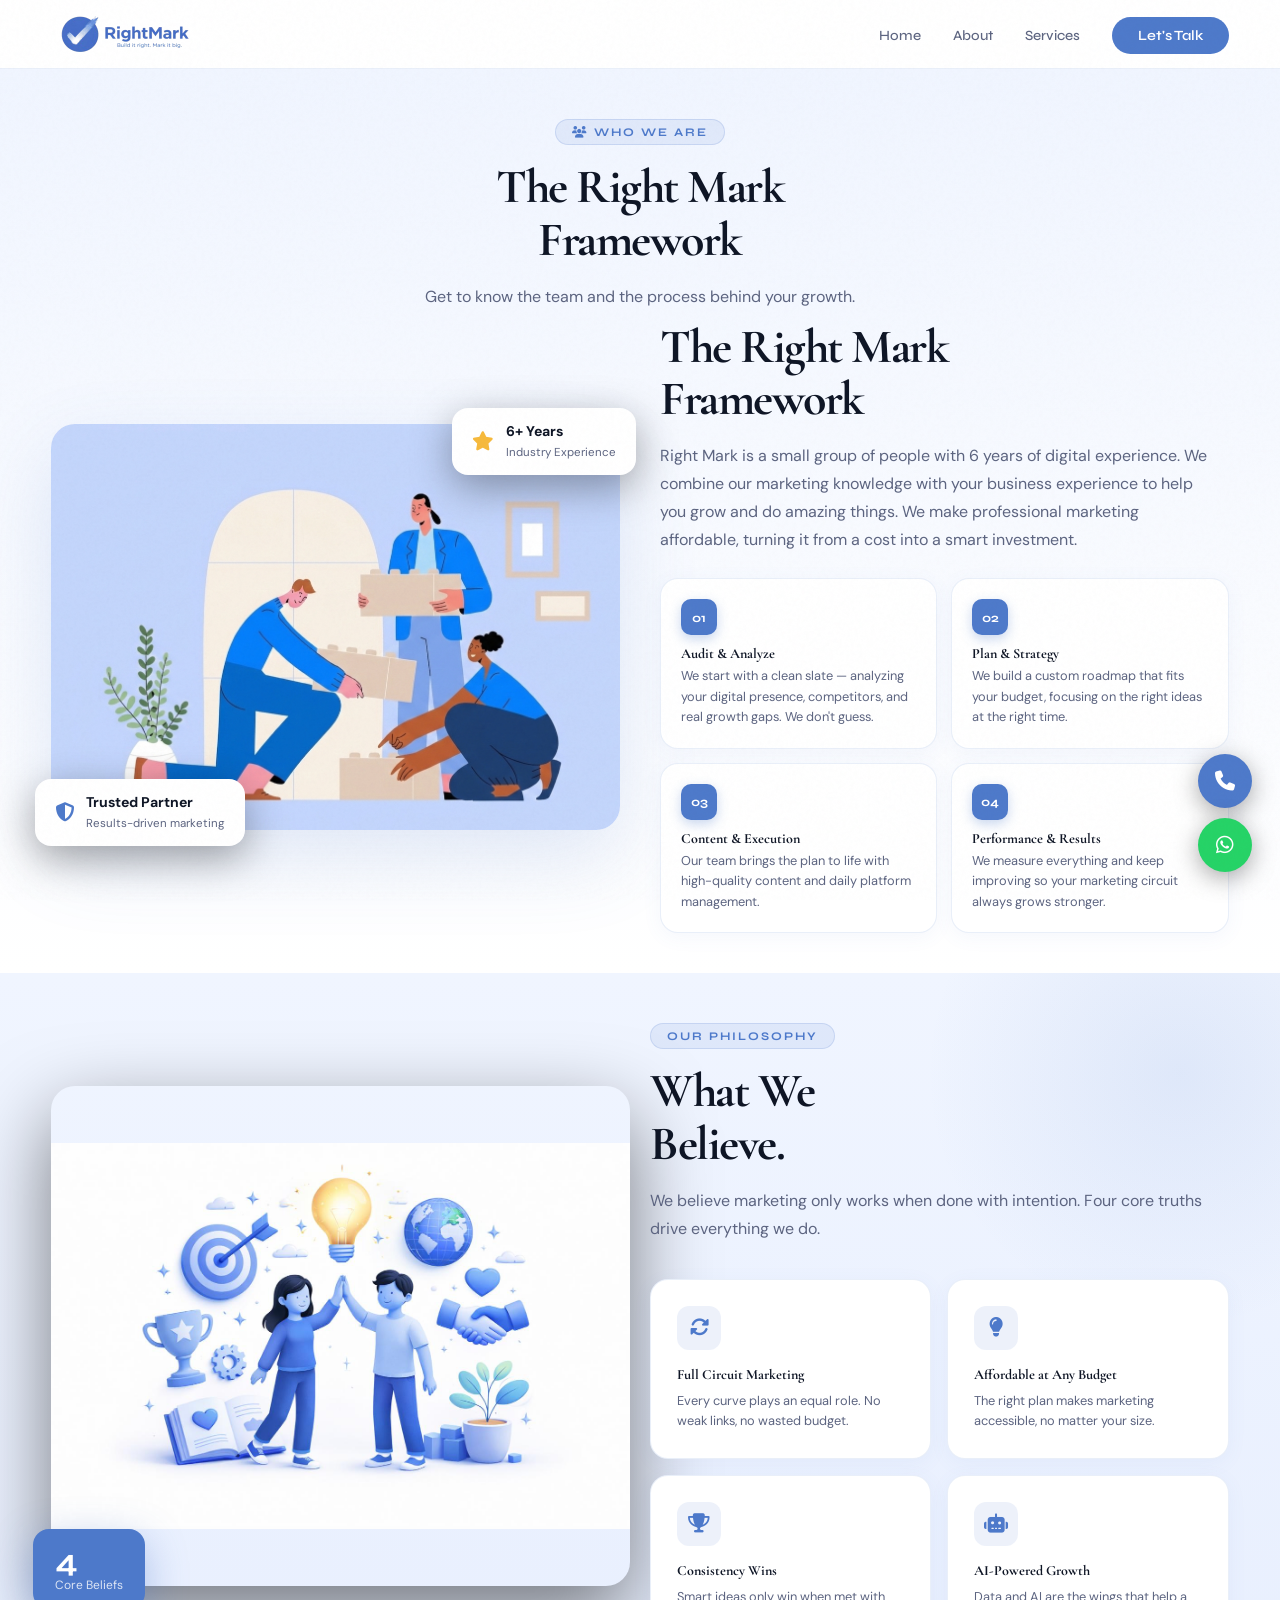
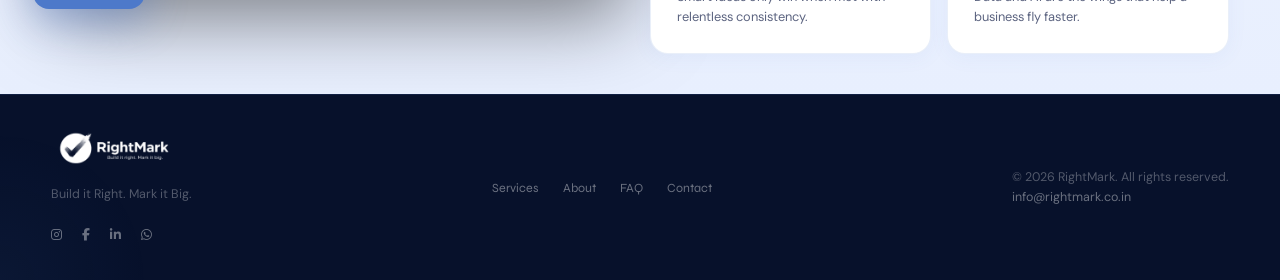
==== about.html @ befcc579 "changes" ====
<!DOCTYPE html>
<html lang="en">

<head>
    <meta charset="UTF-8" />
    <meta name="viewport" content="width=device-width, initial-scale=1.0" />
    <title>About Us | RightMark — Who We Are</title>
    <meta name="description"
        content="RightMark — digital marketing agency specialising in web design, SEO, social media, paid ads and analytics for small and medium businesses." />
    <link rel="icon" type="image/png" href="images/favicon.png" />
    <link rel="shortcut icon" type="image/png" href="images/favicon.png" />
    <link rel="preconnect" href="https://fonts.googleapis.com" />
    <link rel="preconnect" href="https://fonts.gstatic.com" crossorigin />
    <link href="https://fonts.googleapis.com/css2?family=Cormorant+Garamond:ital,wght@0,300;0,400;0,600;1,300;1,400;1,600&family=DM+Sans:ital,wght@0,300;0,400;0,500;0,600;1,300;1,400;1,500;1,600&family=Syne:wght@400;600;700;800&display=swap" rel="stylesheet" />
    <link rel="stylesheet" href="https://cdnjs.cloudflare.com/ajax/libs/font-awesome/6.5.0/css/all.min.css" />
    <link rel="stylesheet" href="styles.css" />
</head>

<body>

    <div id="preloader">
        <div class="preloader-inner">
            <div class="preloader-logo"></div>
            <div class="preloader-bar">
                <div class="preloader-fill"></div>
            </div>
        </div>
    </div>

    <div id="scroll-progress"></div>

    <nav id="navbar">
        <a href="index.html" class="nav-logo">
            <img src="images/logo.png" alt="RightMark" class="nav-logo-img" />
        </a>
        <ul class="nav-links">
            <li><a href="index.html">Home</a></li>
            <li><a href="about.html">About</a></li>
            <li><a href="services.html">Services</a></li>
            <li><a href="index.html#contact" class="nav-cta">Let's Talk</a></li>
        </ul>
        <div class="hamburger" id="hamburger"><span></span><span></span><span></span></div>
    </nav>


    <section class="about" id="about">
        <div class="section-center-header reveal">
            <span class="section-tag"><i class="fa-solid fa-users"></i> Who We Are</span>
            <h2 class="section-title">The Right Mark<br>Framework</h2>
            <p class="section-sub">Get to know the team and the process behind your growth.</p>
        </div>
        <div class="about-inner">
            <div class="about-img-wrap reveal-left">
                <div class="about-img-badge about-b1">
                    <i class="fa-solid fa-star" style="color:#f6b93b;font-size:1.2rem"></i>
                    <div class="b-text"><strong>6+ Years</strong><span>Industry Experience</span></div>
                </div>
                <img src="images/about2.png" alt="Our Team" class="about-img"
                    style="object-fit: cover; object-position: top;" />
                <div class="about-img-badge about-b2">
                    <i class="fa-solid fa-shield-halved" style="color:#4D79CA;font-size:1.2rem"></i>
                    <div class="b-text"><strong>Trusted Partner</strong><span>Results-driven marketing</span></div>
                </div>
            </div>

            <div class="reveal-right">
                <h2 class="section-title">The Right Mark<br>Framework</h2>
                <p class="section-sub" style="margin-bottom:0">Right Mark is a small group of people with 6 years of
                    digital experience. We combine our marketing knowledge with your business experience to help you
                    grow and do amazing things. We make professional marketing affordable, turning it from a cost into a
                    smart investment.</p>
                <div class="about-steps">
                    <div class="step reveal reveal-delay-1">
                        <div class="step-num">01</div>
                        <div class="step-content">
                            <h4>Audit &amp; Analyze</h4>
                            <p>We start with a clean slate — analyzing your digital presence, competitors, and real
                                growth gaps. We don't guess.</p>
                        </div>
                    </div>
                    <div class="step reveal reveal-delay-2">
                        <div class="step-num">02</div>
                        <div class="step-content">
                            <h4>Plan &amp; Strategy</h4>
                            <p>We build a custom roadmap that fits your budget, focusing on the right ideas at the right
                                time.</p>
                        </div>
                    </div>
                    <div class="step reveal reveal-delay-3">
                        <div class="step-num">03</div>
                        <div class="step-content">
                            <h4>Content &amp; Execution</h4>
                            <p>Our team brings the plan to life with high-quality content and daily platform management.
                            </p>
                        </div>
                    </div>
                    <div class="step reveal reveal-delay-4">
                        <div class="step-num">04</div>
                        <div class="step-content">
                            <h4>Performance &amp; Results</h4>
                            <p>We measure everything and keep improving so your marketing circuit always grows stronger.
                            </p>
                        </div>
                    </div>
                </div>
            </div>
        </div>
    </section>

    <section class="beliefs" id="beliefs">
        <div class="beliefs-inner">
            <div class="beliefs-img-wrap reveal-left">
                <img src="./images/second.png" alt="Strategy meeting" class="beliefs-img" />
                <div class="beliefs-overlay-badge">
                    <div class="big">4</div>
                    <div class="sm">Core Beliefs</div>
                </div>
            </div>

            <div class="reveal-right">
                <span class="section-tag">Our Philosophy</span>
                <h2 class="section-title">What We<br>Believe.</h2>
                <p class="section-sub">We believe marketing only works when done with intention. Four core truths drive
                    everything we do.</p>
                <div class="beliefs-grid">
                    <div class="belief-card reveal reveal-delay-1">
                        <div class="belief-icon"><i class="fa-solid fa-rotate"></i></div>
                        <h4>Full Circuit Marketing</h4>
                        <p>Every curve plays an equal role. No weak links, no wasted budget.</p>
                    </div>
                    <div class="belief-card reveal reveal-delay-2">
                        <div class="belief-icon"><i class="fa-solid fa-lightbulb"></i></div>
                        <h4>Affordable at Any Budget</h4>
                        <p>The right plan makes marketing accessible, no matter your size.</p>
                    </div>
                    <div class="belief-card reveal reveal-delay-3">
                        <div class="belief-icon"><i class="fa-solid fa-trophy"></i></div>
                        <h4>Consistency Wins</h4>
                        <p>Smart ideas only win when met with relentless consistency.</p>
                    </div>
                    <div class="belief-card reveal reveal-delay-4">
                        <div class="belief-icon"><i class="fa-solid fa-robot"></i></div>
                        <h4>AI-Powered Growth</h4>
                        <p>Data and AI are the wings that help a business fly faster.</p>
                    </div>
                </div>
            </div>
        </div>
    </section>


    <footer>
        <div class="footer-brand">
            <div class="footer-logo">
                <img src="images/logo.png" alt="RightMark" class="footer-logo-img" />
            </div>
            <br>
            <p class="footer-tagline">Build it Right. Mark it Big.</p>
            <div class="footer-socials"> <br />
                <a href="#" class="social-btn" aria-label="Instagram"><i class="fa-brands fa-instagram"></i></a> &nbsp;
                &nbsp;
                <a href="#" class="social-btn" aria-label="Facebook"><i class="fa-brands fa-facebook-f"></i></a> &nbsp;
                &nbsp;
                <a href="#" class="social-btn" aria-label="LinkedIn"><i class="fa-brands fa-linkedin-in"></i></a> &nbsp;
                &nbsp;
                <a href="https://wa.me/917337746266" class="social-btn" aria-label="WhatsApp" target="_blank"><i
                        class="fa-brands fa-whatsapp"></i></a> &nbsp; &nbsp;
            </div>
        </div>
        <div class="footer-links">
            <a href="#services">Services</a>
            <a href="#about">About</a>
            <a href="#faq">FAQ</a>
            <a href="#contact">Contact</a>
        </div>
        <div class="footer-bottom">
            <p>© 2026 RightMark. All rights reserved.</p>
            <a href="mailto:info@rightmark.co.in">info@rightmark.co.in</a>
        </div>
    </footer>

    <div class="float-widget">
        <a href="tel:+917337746266" class="float-btn float-call" title="Call Us">
            <i class="fa-solid fa-phone"></i>
        </a>
        <a href="https://wa.me/917337746266" class="float-btn float-wa" title="WhatsApp" target="_blank">
            <i class="fa-brands fa-whatsapp"></i>
        </a>
    </div>

    <button id="back-to-top" aria-label="Back to top">
        <i class="fa-solid fa-arrow-up"></i>
    </button>

    <script src="script.js" defer></script>
</body>

</html>
---- styles.css ----
/* ========== ROOT VARIABLES ========== */
:root {
  --blue: #4d79ca;
  --blue-dark: #3560b0;
  --blue-xdark: #1e3f80;
  --blue-light: #7aa0dc;
  --blue-pale: #ddeaff;
  --blue-glow: rgba(77, 121, 202, 0.3);
  --white: #ffffff;
  --off-white: #f0f5ff;
  --text: #0e1525;
  --text-muted: #5c6480;
  --border: rgba(77, 121, 202, 0.15);
  --dark: #07112b;
  --dark2: #0d1e40;
  --card-bg: #ffffff;
}

*,
*::before,
*::after {
  box-sizing: border-box;
  margin: 0;
  padding: 0;
}

html {
  scroll-behavior: smooth;
}

body {
  font-family: "DM Sans", sans-serif;
  background: var(--white);
  color: var(--text);
  overflow-x: hidden;
}

h1,
h2,
h3,
h4,
.section-title,
.belief-card h4,
.service-card-content h3,
.step-content h4,
.why-item h4,
.faq-q h4 {
  font-family: "Cormorant Garamond", serif;
}

.nav-links a,
.nav-cta,
.section-tag,
.trust-pill,
.btn-primary,
.btn-secondary,
.contact-btn,
.footer-links a {
  font-family: "Syne", sans-serif;
}

/* ========== NOISE ========== */
body::after {
  content: "";
  position: fixed;
  inset: 0;
  background-image: url("data:image/svg+xml,%3Csvg viewBox='0 0 256 256' xmlns='http://www.w3.org/2000/svg'%3E%3Cfilter id='n'%3E%3CfeTurbulence type='fractalNoise' baseFrequency='0.85' numOctaves='4' stitchTiles='stitch'/%3E%3C/filter%3E%3Crect width='100%25' height='100%25' filter='url(%23n)' opacity='0.03'/%3E%3C/svg%3E");
  pointer-events: none;
  z-index: 9998;
  opacity: 0.6;
}

/* ========== NAV ========== */
nav {
  position: sticky;
  top: 0;
  left: 0;
  right: 0;
  z-index: 1000;
  padding: 14px 4%;
  display: flex;
  align-items: center;
  justify-content: space-between;
  background: rgba(255, 255, 255, 0.88);
  backdrop-filter: blur(20px);
  border-bottom: 1px solid rgba(77, 121, 202, 0.12);
  transition: all 0.4s;
}

nav.scrolled {
  padding: 10px 4%;
  background: rgba(255, 255, 255, 0.96);
  box-shadow: 0 4px 30px rgba(77, 121, 202, 0.1);
}

.nav-logo {
  display: flex;
  align-items: center;
  text-decoration: none;
}

.nav-logo-img {
  height: 40px;
  width: auto;
  display: block;
  object-fit: contain;
}

.nav-links {
  display: flex;
  align-items: center;
  gap: 32px;
  list-style: none;
}

.nav-links a {
  text-decoration: none;
  color: var(--text-muted);
  font-size: 0.88rem;
  font-weight: 500;
  transition: color 0.3s;
  position: relative;
}

.nav-links a::after {
  content: "";
  position: absolute;
  bottom: -3px;
  left: 0;
  width: 0;
  height: 3px;
  background: var(--blue);
  border-radius: 2px;
  box-shadow: 0 0 8px var(--blue-glow);
  transition: width 0.3s;
}

.nav-links a:hover {
  color: var(--blue);
}

.nav-links a:hover::after {
  width: 100%;
}

.nav-cta {
  background: var(--blue) !important;
  color: white !important;
  padding: 10px 26px;
  border-radius: 50px;
  font-weight: 600 !important;
}

.nav-cta::after {
  display: none !important;
}

.nav-cta:hover {
  box-shadow: 0 8px 24px var(--blue-glow);
  transform: translateY(-2px);
}

.nav-links a.active {
  color: var(--blue);
}

.nav-links a.active::after {
  width: 100%;
  box-shadow: 0 0 10px var(--blue-glow);
}

.hamburger {
  display: none;
  flex-direction: column;
  gap: 5px;
  cursor: pointer;
}

.hamburger span {
  display: block;
  width: 24px;
  height: 2px;
  background: var(--text);
  border-radius: 2px;
  transition: all 0.3s;
}

/* ========== HERO ========== */
.hero {
  min-height: calc(100vh - 140px);
  padding: 50px 4% 40px;
  display: grid;
  grid-template-columns: 1fr 1.4fr;
  gap: 40px;
  position: relative;
  overflow: hidden;
  background: white;
}

.hero::before {
  content: "";
  position: absolute;
  inset: 0;
  background-image:
    linear-gradient(rgba(77, 121, 202, 0.05) 1px, transparent 1px),
    linear-gradient(90deg, rgba(77, 121, 202, 0.05) 1px, transparent 1px);
  background-size: 60px 60px;
  animation: grid-pan 20s linear infinite;
}

@keyframes grid-pan {
  from {
    background-position: 0 0;
  }

  to {
    background-position: 60px 60px;
  }
}

.orb {
  position: absolute;
  border-radius: 50%;
  filter: blur(80px);
  animation: float-orb 8s ease-in-out infinite;
  z-index: 0;
  pointer-events: none;
}

.orb-1 {
  width: 500px;
  height: 500px;
  background: rgba(77, 121, 202, 0.12);
  top: -150px;
  right: -150px;
}

.orb-2 {
  width: 300px;
  height: 300px;
  background: rgba(77, 121, 202, 0.08);
  bottom: 50px;
  left: -80px;
  animation-delay: 3s;
}

.orb-3 {
  width: 200px;
  height: 200px;
  background: rgba(120, 160, 220, 0.1);
  top: 40%;
  left: 40%;
  animation-delay: 5s;
}

@keyframes float-orb {

  0%,
  100% {
    transform: translateY(0) scale(1);
  }

  50% {
    transform: translateY(-40px) scale(1.08);
  }
}

.hero-left {
  position: relative;
  z-index: 1;
  padding-top: 30px;
  align-self: center;
}

.hero h1 {
  font-size: clamp(2.4rem, 4.5vw, 4rem);
  font-weight: 800;
  line-height: 1.06;
  letter-spacing: -2px;
  margin-bottom: 5px;
  color: var(--text);
}

.hero h1 .blue {
  color: var(--blue);
  position: relative;
  display: inline-block;
}

.hero h1 .blue::after {
  content: "";
  position: absolute;
  bottom: 2px;
  left: 0;
  right: 0;
  height: 3px;
  background: linear-gradient(90deg, var(--blue), transparent);
  border-radius: 2px;
  transform: scaleX(0);
  transform-origin: left;
  animation: line-grow 0.8s ease forwards 1s;
}

@keyframes line-grow {
  to {
    transform: scaleX(1);
  }
}

.hero p {
  font-size: 0.95rem;
  color: var(--text-muted);
  line-height: 1.7;
  margin-bottom: 8px;
  max-width: 500px;
  opacity: 0;
  animation: fade-up 0.8s ease forwards 0.6s;
}

.hero-btns {
  display: flex;
  gap: 14px;
  flex-wrap: wrap;
  opacity: 0;
  animation: fade-up 0.8s ease forwards 0.8s;
}

.hero-trust-line {
  display: flex;
  align-items: center;
  gap: 10px;
  margin-top: 15px;
  padding-top: 15px;
  border-top: 1px solid rgba(77, 121, 202, 0.12);
  flex-wrap: nowrap;
  white-space: nowrap;
  opacity: 0;
  animation: fade-up 0.8s ease forwards 1.1s;
}

.trust-pill {
  display: flex;
  align-items: center;
  gap: 7px;
  font-size: 0.84rem;
  color: var(--text-muted);
  font-weight: 500;
  letter-spacing: 0.3px;
  background: rgba(77, 121, 202, 0.06);
  padding: 5px 12px;
  border-radius: 50px;
  border: 1px solid rgba(77, 121, 202, 0.12);
}

.trust-pill i {
  color: var(--blue);
  font-size: 0.84rem;
}

.trust-divider {
  width: 1px;
  height: 16px;
  background: rgba(77, 121, 202, 0.18);
  flex-shrink: 0;
}

/* ========== HERO RIGHT IMAGE ========== */
.hero-right {
  position: relative;
  z-index: 1;
  opacity: 0;
  animation: fade-in-right 1s ease forwards 0.5s;
  align-self: center;
}

@keyframes fade-in-right {
  from {
    opacity: 0;
    transform: translateX(50px);
  }

  to {
    opacity: 1;
    transform: translateX(0);
  }
}

.hero-img-wrap {
  position: relative;
  animation: float-card 5s ease-in-out infinite;
}

.hero-img-main {
  width: 100%;
  height: 100%;
  max-height: 420px;
  margin: 0 auto;
  border-radius: 24px;
  box-shadow: 0 30px 80px rgba(77, 121, 202, 0.15), 0 0 0 1px rgba(77, 121, 202, 0.1);
  object-fit: contain;
  display: block;
}

.img-badge {
  position: absolute;
  background: white;
  border-radius: 18px;
  padding: 12px 18px;
  display: flex;
  align-items: center;
  gap: 10px;
  box-shadow: 0 12px 40px rgba(0, 0, 0, 0.3);
  font-family: "Syne", sans-serif;
  font-weight: 700;
  color: var(--text);
  font-size: 0.82rem;
  white-space: nowrap;
}

.img-badge .badge-icon {
  width: 36px;
  height: 36px;
  border-radius: 10px;
  display: flex;
  align-items: center;
  justify-content: center;
  font-size: 1rem;
  flex-shrink: 0;
}

.img-badge .badge-label {
  color: var(--text-muted);
  font-size: 0.7rem;
  font-weight: 500;
}

.badge-a {
  top: -22px;
  left: -22px;
  animation: badge-pop 3s ease-in-out infinite;
}

.badge-c {
  top: 40%;
  right: -28px;
  animation: badge-pop 4s ease-in-out infinite 2s;
}

@keyframes badge-pop {

  0%,
  100% {
    transform: translateY(0) scale(1);
  }

  30% {
    transform: translateY(-10px) scale(1.04);
  }

  60% {
    transform: translateY(-5px) scale(1.02);
  }
}

@keyframes float-card {

  0%,
  100% {
    transform: translateY(0);
  }

  50% {
    transform: translateY(-12px);
  }
}

/* ========== ABOUT PAGE image-left / content-right ========== */
.about-inner>.about-img-wrap:first-child {
  grid-column: 1;
  grid-row: 1;
}

.about-inner>.about-img-wrap:first-child~div {
  grid-column: 2;
  grid-row: 1;
}


/* ========== BUTTONS ========== */
.btn-primary {
  display: inline-flex;
  align-items: center;
  gap: 10px;
  background: var(--blue);
  color: white;
  text-decoration: none;
  padding: 14px 32px;
  border-radius: 50px;
  font-weight: 600;
  font-size: 0.93rem;
  transition: all 0.25s cubic-bezier(0.34, 1.56, 0.64, 1);
  position: relative;
  overflow: hidden;
}

.btn-primary::before {
  content: "";
  position: absolute;
  top: -50%;
  left: -70%;
  width: 45%;
  height: 200%;
  background: rgba(255, 255, 255, 0.22);
  transform: skewX(-18deg);
  transition: left 0.55s ease;
  pointer-events: none;
}

.btn-primary:hover::before {
  left: 130%;
}

.btn-primary:hover {
  transform: translateY(-3px) scale(1.03);
  box-shadow: 0 14px 36px var(--blue-glow);
}

.btn-primary i {
  transition: transform 0.2s;
}

.btn-primary:hover i {
  transform: translateX(5px);
}

.btn-secondary {
  display: inline-flex;
  align-items: center;
  gap: 10px;
  background: rgba(77, 121, 202, 0.05);
  color: var(--text);
  text-decoration: none;
  padding: 14px 32px;
  border-radius: 50px;
  font-weight: 600;
  font-size: 0.93rem;
  border: 1.5px solid rgba(77, 121, 202, 0.2);
  transition: all 0.25s;
}

.btn-secondary:hover {
  background: rgba(77, 121, 202, 0.1);
  border-color: var(--blue);
  color: var(--blue);
  box-shadow: 0 4px 16px rgba(77, 121, 202, 0.12);
}

@keyframes fade-up {
  from {
    opacity: 0;
    transform: translateY(32px);
  }

  to {
    opacity: 1;
    transform: translateY(0);
  }
}

/* ========== REVEAL ========== */
.reveal {
  opacity: 0;
  transform: translateY(40px);
  transition: opacity 0.7s ease, transform 0.7s ease;
}

.reveal.visible {
  opacity: 1;
  transform: translateY(0);
}

.reveal-delay-1 {
  transition-delay: 0.1s;
}

.reveal-delay-2 {
  transition-delay: 0.2s;
}

.reveal-delay-3 {
  transition-delay: 0.3s;
}

.reveal-delay-4 {
  transition-delay: 0.4s;
}

.reveal-delay-5 {
  transition-delay: 0.5s;
}

.reveal-left {
  opacity: 0;
  transform: translateX(-40px);
  transition: opacity 0.7s ease, transform 0.7s ease;
}

.reveal-left.visible {
  opacity: 1;
  transform: translateX(0);
}

.reveal-right {
  opacity: 0;
  transform: translateX(40px);
  transition: opacity 0.7s ease, transform 0.7s ease;
}

.reveal-right.visible {
  opacity: 1;
  transform: translateX(0);
}

/* ========== SECTION BASE ========== */
section {
  padding: 50px 4% 30px;
}

.section-tag {
  display: inline-block;
  background: rgba(77, 121, 202, 0.1);
  color: var(--blue);
  padding: 5px 16px;
  border-radius: 50px;
  font-size: 0.73rem;
  font-weight: 700;
  letter-spacing: 2px;
  text-transform: uppercase;
  margin-bottom: 16px;
  border: 1px solid rgba(77, 121, 202, 0.18);
  transition: background 0.2s;
}

.section-tag:hover {
  background: rgba(77, 121, 202, 0.18);
}

.section-title {
  font-size: clamp(2rem, 3.8vw, 3rem);
  font-weight: 800;
  letter-spacing: -1.5px;
  line-height: 1.1;
  margin-bottom: 16px;
  color: var(--text);
}

.section-sub {
  font-size: 1rem;
  color: var(--text-muted);
  line-height: 1.75;
  max-width: 560px;
}

/* ========== TICKER ========== */
.ticker-wrap {
  overflow: hidden;
  background: #ffffff;
  padding: 28px 0;
  white-space: nowrap;
  border-top: 1px solid rgba(77, 121, 202, 0.12);
  border-bottom: 1px solid rgba(77, 121, 202, 0.12);
  position: relative;
  -webkit-mask-image: linear-gradient(to right, transparent 0%, black 8%, black 92%, transparent 100%);
  mask-image: linear-gradient(to right, transparent 0%, black 8%, black 92%, transparent 100%);
}

.ticker {
  display: inline-flex;
  align-items: center;
  animation: ticker 36s linear infinite;
}

.ticker:hover {
  animation-play-state: paused;
}

.ticker-item {
  display: inline-flex;
  align-items: center;
  gap: 18px;
  padding: 0 32px;
  font-family: "Syne", sans-serif;
  font-size: 0.84rem;
  font-weight: 600;
  color: var(--text-muted);
  letter-spacing: 2px;
  text-transform: uppercase;
  transition: color 0.3s;
}

.ticker-item:hover {
  color: var(--blue);
}

.ticker-dot {
  display: inline-block;
  width: 7px;
  height: 7px;
  background: var(--blue);
  opacity: 0.6;
  transform: rotate(45deg);
  flex-shrink: 0;
  border-radius: 2px;
  box-shadow: 0 0 6px rgba(77, 121, 202, 0.4);
}

@keyframes ticker {
  from {
    transform: translateX(0);
  }

  to {
    transform: translateX(-50%);
  }
}

/* ========== BELIEFS ========== */
.beliefs {
  background: linear-gradient(180deg, var(--off-white) 0%, #e8effe 100%);
  position: relative;
  overflow: hidden;
  padding: 50px 4% 40px;
}

.beliefs::before {
  content: "";
  position: absolute;
  top: -200px;
  right: -200px;
  width: 600px;
  height: 600px;
  background: radial-gradient(circle, rgba(77, 121, 202, 0.1) 0%, transparent 60%);
  pointer-events: none;
}

.beliefs-inner {
  display: grid;
  grid-template-columns: 1fr 1fr;
  gap: 20px;
  align-items: center;
}

.beliefs-img-wrap {
  position: relative;
}

.beliefs-img {
  width: 100%;
  height: 500px;
  max-height: 750px;
  margin: 0 auto;
  border-radius: 24px;
  object-fit: contain;
  box-shadow: 0 30px 80px rgba(0, 0, 0, 0.5);
  animation: float-card 5s ease-in-out infinite 1s;
}

.beliefs-overlay-badge {
  position: absolute;
  bottom: -18px;
  left: -18px;
  background: var(--blue);
  color: white;
  border-radius: 16px;
  padding: 16px 22px;
  box-shadow: 0 12px 40px rgba(77, 121, 202, 0.4);
  animation: badge-pop 4s ease-in-out infinite;
}

.beliefs-overlay-badge .big {
  font-family: "Syne", sans-serif;
  font-size: 2rem;
  font-weight: 700;
  line-height: 1;
}

.beliefs-overlay-badge .sm {
  font-size: 0.75rem;
  opacity: 0.8;
}

.beliefs-grid {
  display: grid;
  grid-template-columns: 1fr 1fr;
  gap: 16px;
  margin-top: 36px;
}

.belief-card {
  background: white;
  border: 1px solid rgba(77, 121, 202, 0.12);
  border-radius: 18px;
  padding: 26px;
  box-shadow: 0 4px 20px rgba(77, 121, 202, 0.06);
  transition: all 0.35s;
  cursor: default;
}

.belief-card:hover {
  background: white;
  border-color: rgba(77, 121, 202, 0.3);
  transform: translateY(-6px);
  box-shadow: 0 20px 50px rgba(77, 121, 202, 0.12);
}

.belief-icon {
  width: 44px;
  height: 44px;
  background: rgba(77, 121, 202, 0.1);
  border-radius: 12px;
  display: flex;
  align-items: center;
  justify-content: center;
  margin-bottom: 16px;
  font-size: 1.2rem;
  transition: all 0.3s;
  color: var(--blue);
}

.belief-card:hover .belief-icon {
  background: var(--blue);
  transform: scale(1.1) rotate(5deg);
  color: white;
}

.belief-card h4 {
  font-size: 0.88rem;
  font-weight: 700;
  color: var(--text);
  margin-bottom: 8px;
}

.belief-card p {
  font-size: 0.8rem;
  color: var(--text-muted);
  line-height: 1.6;
}

/* ========== SERVICES ========== */
.services {
  background: #ffffff;
  padding: 50px 4% 60px;
  /* top padding above the cards section, good bottom space */
}

/* Global Section Centered Header */
.section-center-header {
  text-align: center;
  max-width: 1100px;
  margin: 0 auto 10px auto;
}

.section-center-header .section-sub {
  margin: 0 auto;
}

.services-header {
  display: flex;
  justify-content: center;
  align-items: center;
  margin-bottom: 28px;
  max-width: 1100px;
  margin-left: auto;
  margin-right: auto;
}

/* ===== SERVICE GRID: always 3 columns, good gap ===== */
.services-grid {
  display: grid;
  grid-template-columns: repeat(3, 1fr);
  gap: 18px;
  /* gap between the 3 cards */
  max-width: 1100px;
  margin: 0 auto;
}

.service-card {
  background: var(--card-bg);
  border: 1px solid var(--border);
  border-radius: 16px;
  overflow: hidden;
  box-shadow: 0 4px 20px rgba(0, 0, 0, 0.04);
  transition: all 0.3s ease;
  display: flex;
  flex-direction: column;
}

.service-card:hover {
  transform: translateY(-6px);
  box-shadow: 0 16px 40px rgba(77, 121, 202, 0.13);
  border-color: rgba(77, 121, 202, 0.3);
}

/* image wrap: sits with margin inside the card */
.service-card-img-wrap {
  position: relative;
  width: calc(100% - 20px);
  aspect-ratio: 16 / 7;
  margin: 12px auto 0;
  /* top gap inside card before image */
  border-radius: 10px;
  overflow: hidden;
}

.service-card-img {
  width: 100%;
  height: 100%;
  object-fit: cover;
  transition: transform 0.5s ease;
}

.service-card:hover .service-card-img {
  transform: scale(1.05);
}

/* content: good top + bottom padding */
.service-card-content {
  padding: 14px 16px 18px 16px;
  flex-grow: 1;
  display: flex;
  flex-direction: column;
}

.svc-badge {
  position: absolute;
  top: 10px;
  left: 10px;
  background: white;
  border-radius: 10px;
  padding: 5px 10px;
  display: flex;
  align-items: center;
  gap: 6px;
  box-shadow: 0 4px 12px rgba(0, 0, 0, 0.1);
  font-weight: 700;
  font-size: 0.68rem;
  color: var(--text);
  font-family: "Syne", sans-serif;
  z-index: 10;
}

.svc-badge .sbi {
  width: 22px;
  height: 22px;
  border-radius: 5px;
  display: flex;
  align-items: center;
  justify-content: center;
  font-size: 0.72rem;
  flex-shrink: 0;
}

.svc-badge small {
  font-size: 0.58rem;
  color: var(--text-muted);
  font-weight: 500;
}

.service-num-label {
  font-family: "Syne", sans-serif;
  font-size: 0.68rem;
  font-weight: 700;
  color: var(--blue);
  letter-spacing: 2px;
  text-transform: uppercase;
  margin-bottom: 8px;
  opacity: 0.8;
  display: inline-block;
  padding: 2px 8px;
  background: transparent;
  border-radius: 4px;
  transition: background 0.2s;
  margin-left: -8px;
}

.service-card:hover .service-num-label {
  background: rgba(77, 121, 202, 0.08);
}

.service-card-content h3 {
  font-size: 0.9rem;
  font-weight: 800;
  letter-spacing: -0.4px;
  margin-bottom: 6px;
  color: var(--text);
  line-height: 1.3;
  white-space: nowrap;
}

.service-card-content>p {
  font-size: 0.76rem;
  color: var(--text-muted);
  line-height: 1.55;
  margin-bottom: 12px;
  flex-grow: 1;
}

/* features list with clear top border and padding */
.service-features {
  list-style: none;
  display: grid;
  grid-template-columns: 1fr 1fr;
  gap: 6px;
  margin-top: auto;
  border-top: 1px solid rgba(77, 121, 202, 0.12);
  padding-top: 10px;
  /* gap between border and feature items */
  padding-bottom: 2px;
}

.service-features li {
  display: flex;
  align-items: center;
  gap: 8px;
  font-size: 0.74rem;
  color: var(--text-muted);
}

.service-features li .fi {
  width: 22px;
  height: 22px;
  background: rgba(77, 121, 202, 0.1);
  border-radius: 5px;
  display: flex;
  align-items: center;
  justify-content: center;
  color: var(--blue);
  font-size: 0.65rem;
  flex-shrink: 0;
  transition: all 0.2s;
}

.service-features li:hover .fi {
  background: var(--blue);
  color: white;
  transform: scale(1.1);
}

.service-features li:hover {
  color: var(--text);
}

/* ========== ABOUT ========== */
.about {
  background: linear-gradient(180deg, var(--off-white) 0%, #ffffff 100%);
  padding: 50px 4% 40px;
}

.about-inner {
  display: grid;
  grid-template-columns: 1fr 1fr;
  gap: 40px;
  align-items: center;
}

.about-img-wrap {
  position: relative;
  animation: float-card 5s ease-in-out infinite 2s;
  display: flex;
  justify-content: center;
  align-items: center;
  align-self: center;
}

.about-img {
  width: 100%;
  border-radius: 24px;
  object-fit: cover;
  object-position: top;
  box-shadow: 0 30px 80px rgba(77, 121, 202, 0.16);
  background: white;
  min-height: 360px;
  max-height: 440px;
  display: block;
}

.about-img-badge {
  position: absolute;
  background: white;
  border-radius: 16px;
  padding: 14px 20px;
  box-shadow: 0 12px 40px rgba(0, 0, 0, 0.35);
  display: flex;
  align-items: center;
  gap: 12px;
  color: var(--text);
}

.about-b1 {
  top: -16px;
  right: -16px;
  animation: badge-pop 3.5s ease-in-out infinite;
}

.about-b2 {
  bottom: -16px;
  left: -16px;
  animation: badge-pop 4s ease-in-out infinite 1.2s;
}

.about-stats-row {
  display: grid;
  grid-template-columns: repeat(4, 1fr);
  gap: 16px;
}

.about-stat {
  background: white;
  border-radius: 20px;
  padding: 24px 20px;
  box-shadow: 0 4px 20px rgba(77, 121, 202, 0.07);
  transition: all 0.3s;
  text-align: center;
  border: 1px solid rgba(77, 121, 202, 0.08);
}

.about-stat:hover {
  transform: translateY(-4px) scale(1.03);
  box-shadow: 0 12px 40px rgba(77, 121, 202, 0.13);
}

.about-stat .big-num {
  font-family: "Syne", sans-serif;
  font-size: 2.2rem;
  font-weight: 700;
  color: var(--blue);
  line-height: 1;
  display: block;
  margin-bottom: 6px;
}

.about-stat p {
  font-size: 0.78rem;
  color: var(--text-muted);
  font-weight: 500;
}

.about-mission {
  background: var(--blue);
  border-radius: 22px;
  padding: 32px;
  color: white;
  margin-top: 20px;
  display: flex;
  align-items: center;
  gap: 24px;
}

.about-mission i {
  font-size: 2.5rem;
  opacity: 0.7;
  flex-shrink: 0;
}

.about-mission h4 {
  font-size: 1.1rem;
  font-weight: 700;
  margin-bottom: 8px;
}

.about-mission p {
  font-size: 0.86rem;
  opacity: 0.8;
  line-height: 1.6;
}

.about-img-badge i {
  font-size: 1.2rem;
  color: var(--blue);
}

.about-img-badge .b-text strong {
  display: block;
  font-weight: 700;
  font-size: 0.88rem;
}

.about-img-badge .b-text span {
  font-size: 0.72rem;
  color: var(--text-muted);
}

/* ===== ABOUT STEPS — 2-column card grid ===== */
.about-steps {
  display: grid;
  grid-template-columns: 1fr 1fr;
  gap: 14px;
  margin-top: 24px;
}

.step {
  background: white;
  border: 1px solid rgba(77, 121, 202, 0.12);
  border-radius: 18px;
  padding: 20px;
  display: flex;
  flex-direction: column;
  gap: 10px;
  box-shadow: 0 4px 20px rgba(77, 121, 202, 0.06);
  transition: all 0.3s ease;
  position: relative;
}

.step:hover {
  transform: translateY(-5px);
  box-shadow: 0 16px 40px rgba(77, 121, 202, 0.13);
  border-color: rgba(77, 121, 202, 0.3);
}

.step-line {
  display: none;
}

.step-num {
  width: 36px;
  height: 36px;
  background: var(--blue);
  color: white;
  border-radius: 10px;
  display: flex;
  align-items: center;
  justify-content: center;
  font-family: "Syne", sans-serif;
  font-weight: 700;
  font-size: 0.78rem;
  flex-shrink: 0;
  box-shadow: 0 4px 12px rgba(77, 121, 202, 0.3);
  transition: transform 0.3s;
}

.step:hover .step-num {
  transform: scale(1.1) rotate(-5deg);
}

.step-content h4 {
  font-size: 0.88rem;
  font-weight: 700;
  margin-bottom: 4px;
  color: var(--text);
}

.step-content p {
  font-size: 0.80rem;
  color: var(--text-muted);
  line-height: 1.6;
}

/* ========== WHY US ========== */
.why-us {
  background: linear-gradient(180deg, white 0%, var(--off-white) 100%);
  padding: 50px 4% 40px;
}

.why-inner {
  display: grid;
  grid-template-columns: 1fr 1fr;
  gap: 20px;
  align-items: center;
}

.why-img-wrap {
  position: relative;
  animation: float-card 5s ease-in-out infinite 0.5s;
}

.why-img {
  width: 100%;
  border-radius: 24px;
  object-fit: cover;
  height: 320px;
  box-shadow: 0 30px 80px rgba(0, 0, 0, 0.5);
}

.why-badge {
  position: absolute;
  background: var(--blue);
  color: white;
  border-radius: 16px;
  padding: 14px 20px;
  display: flex;
  align-items: center;
  gap: 10px;
  font-family: "Syne", sans-serif;
  font-weight: 700;
  font-size: 0.85rem;
  box-shadow: 0 12px 40px rgba(77, 121, 202, 0.4);
}

.why-badge-1 {
  top: -18px;
  right: -18px;
  animation: badge-pop 3.8s ease-in-out infinite;
}

.why-badge-2 {
  bottom: -18px;
  left: -18px;
  animation: badge-pop 4.2s ease-in-out infinite 1.5s;
}

.why-badge i {
  font-size: 1.1rem;
}

.why-list {
  display: flex;
  flex-direction: column;
  gap: 20px;
  margin-top: 36px;
}

.why-item {
  display: flex;
  gap: 16px;
  padding: 20px;
  background: white;
  border: 1px solid rgba(77, 121, 202, 0.12);
  border-radius: 16px;
  box-shadow: 0 2px 12px rgba(77, 121, 202, 0.06);
  transition: all 0.3s;
  cursor: default;
}

.why-item:hover {
  border-color: rgba(77, 121, 202, 0.3);
  transform: translateX(6px);
  box-shadow: 0 8px 30px rgba(77, 121, 202, 0.1);
}

.why-item-icon {
  width: 42px;
  height: 42px;
  background: rgba(77, 121, 202, 0.1);
  border-radius: 12px;
  display: flex;
  align-items: center;
  justify-content: center;
  font-size: 1.1rem;
  color: var(--blue);
  flex-shrink: 0;
  transition: all 0.3s;
}

.why-item:hover .why-item-icon {
  background: var(--blue);
  color: white;
  transform: rotate(-5deg);
}

.why-item h4 {
  font-size: 0.9rem;
  font-weight: 700;
  color: var(--text);
  margin-bottom: 5px;
}

.why-item p {
  font-size: 0.82rem;
  color: var(--text-muted);
  line-height: 1.5;
}

/* ========== FAQ ========== */
.faq-section {
  background: linear-gradient(180deg, var(--off-white) 0%, white 100%);
  padding: 50px 4% 40px;
}

.faq-inner {
  display: grid;
  grid-template-columns: 1fr 1.4fr;
  gap: 20px;
  align-items: start;
}

.faq-img-wrap {
  position: relative;
  top: 0;
  animation: float-card 5s ease-in-out infinite 1s;
  background: linear-gradient(135deg, #eef3fc, #f5f8ff);
  border-radius: 28px;
  padding: 16px;
  box-shadow: 0 8px 40px rgba(77, 121, 202, 0.08);
}

.faq-img {
  width: 100%;
  border-radius: 18px;
  object-fit: cover;
  height: 280px;
  box-shadow: 0 20px 60px rgba(77, 121, 202, 0.18);
}

.faq-badge {
  position: absolute;
  bottom: -18px;
  left: -18px;
  background: white;
  border-radius: 16px;
  padding: 14px 18px;
  display: flex;
  align-items: center;
  gap: 10px;
  box-shadow: 0 12px 40px rgba(77, 121, 202, 0.15);
  color: var(--text);
  animation: badge-pop 4s ease-in-out infinite;
}

.faq-badge i {
  font-size: 1.2rem;
  color: var(--blue);
}

.faq-badge .b-text strong {
  display: block;
  font-weight: 700;
  font-size: 0.85rem;
}

.faq-badge .b-text span {
  font-size: 0.7rem;
  color: var(--text-muted);
}

.faq-list {
  display: flex;
  flex-direction: column;
  gap: 12px;
}

.faq-item {
  background: white;
  border-radius: 16px;
  overflow: hidden;
  border: 1px solid rgba(77, 121, 202, 0.1);
  box-shadow: 0 2px 12px rgba(77, 121, 202, 0.05);
  transition: border-color 0.3s;
}

.faq-item.open {
  border-color: rgba(77, 121, 202, 0.3);
  background: #f8faff;
}

.faq-q {
  display: flex;
  justify-content: space-between;
  align-items: center;
  padding: 20px 24px;
  cursor: pointer;
  gap: 16px;
}

.faq-q:hover h4 {
  color: var(--blue);
  transition: color 0.2s;
}

.faq-q h4 {
  font-size: 0.9rem;
  font-weight: 700;
  line-height: 1.4;
  color: var(--text);
}

.faq-icon {
  width: 28px;
  height: 28px;
  background: var(--blue);
  border-radius: 50%;
  display: flex;
  align-items: center;
  justify-content: center;
  flex-shrink: 0;
  transition: transform 0.3s;
  color: white;
  font-size: 0.75rem;
}

.faq-item.open .faq-icon {
  transform: rotate(45deg);
}

.faq-a {
  max-height: 0;
  overflow: hidden;
  transition: max-height 0.4s ease, padding 0.3s;
  padding: 0 24px;
}

.faq-item.open .faq-a {
  max-height: 200px;
  padding: 0 24px 20px;
}

.faq-a p {
  font-size: 0.84rem;
  color: var(--text-muted);
  line-height: 1.7;
}

/* ========== CONTACT ========== */
.contact {
  background: linear-gradient(135deg, #07112b 0%, #0d2050 50%, #07112b 100%);
  text-align: center;
  position: relative;
  overflow: hidden;
  padding: 50px 4% 40px;
}

.contact::before {
  content: "";
  position: absolute;
  bottom: -250px;
  left: 50%;
  transform: translateX(-50%);
  width: 900px;
  height: 900px;
  background: radial-gradient(circle, rgba(77, 121, 202, 0.25) 0%, transparent 60%);
}

.contact-content {
  position: relative;
  z-index: 1;
}

.contact .section-title {
  color: white;
}

.contact .section-sub {
  color: rgba(255, 255, 255, 0.5);
  margin: 0 auto 20px;
  max-width: 520px;
}

.contact .section-tag {
  background: rgba(77, 121, 202, 0.25);
  color: #c5d7f5;
  border-color: rgba(77, 121, 202, 0.3);
}

.contact-img-row {
  display: flex;
  justify-content: center;
  gap: 24px;
  margin-bottom: 20px;
  flex-wrap: wrap;
  position: relative;
  z-index: 1;
}

.contact-img-item {
  position: relative;
  animation: badge-pop 4s ease-in-out infinite;
}

.contact-img-item:nth-child(2) {
  animation-delay: 1s;
  margin-top: -20px;
}

.contact-img-item:nth-child(3) {
  animation-delay: 2s;
}

.contact-img-item img {
  width: 120px;
  height: 120px;
  border-radius: 20px;
  object-fit: cover;
  box-shadow: 0 20px 60px rgba(0, 0, 0, 0.5);
  border: 2px solid rgba(77, 121, 202, 0.3);
  display: block;
}

.contact-methods {
  display: flex;
  justify-content: center;
  gap: 14px;
  flex-wrap: wrap;
  position: relative;
  z-index: 1;
}

.contact-btn {
  display: inline-flex;
  align-items: center;
  gap: 10px;
  padding: 15px 28px;
  border-radius: 50px;
  text-decoration: none;
  font-weight: 600;
  font-size: 0.88rem;
  transition: all 0.3s cubic-bezier(0.34, 1.56, 0.64, 1);
}

.contact-btn.whatsapp {
  background: #25d366;
  color: white;
  box-shadow: 0 8px 24px rgba(37, 211, 102, 0.35);
}

.contact-btn.whatsapp:hover {
  background: #1ebe5d;
  box-shadow: 0 14px 36px rgba(37, 211, 102, 0.5);
}

.contact-btn.phone {
  background: white;
  color: var(--text);
  box-shadow: 0 8px 24px rgba(0, 0, 0, 0.15);
}

.contact-btn.phone:hover {
  background: #f0f5ff;
  box-shadow: 0 14px 36px rgba(0, 0, 0, 0.25);
}

.contact-btn.email {
  background: rgba(77, 121, 202, 0.25);
  border: 1.5px solid rgba(77, 121, 202, 0.45);
  color: white;
  box-shadow: 0 8px 24px rgba(77, 121, 202, 0.25);
}

.contact-btn.email:hover {
  background: rgba(77, 121, 202, 0.4);
  box-shadow: 0 14px 36px rgba(77, 121, 202, 0.4);
}

.contact-btn:hover {
  transform: translateY(-5px) scale(1.05);
}

.contact-note {
  margin-top: 40px;
  font-size: 0.8rem;
  color: rgba(255, 255, 255, 0.3);
  position: relative;
  z-index: 1;
}

/* ========== FOOTER ========== */
footer {
  background: #07112b;
  padding: 36px 4%;
  display: flex;
  justify-content: space-between;
  align-items: center;
  flex-wrap: wrap;
  gap: 16px;
  border-top: 1px solid rgba(77, 121, 202, 0.15);
}

.footer-logo {
  display: flex;
  align-items: center;
}

.footer-logo-img {
  height: 34px;
  width: auto;
  display: block;
  object-fit: contain;
  filter: brightness(0) invert(1);
}

.footer-links {
  display: flex;
  align-items: center;
  gap: 24px;
  flex-wrap: wrap;
}

footer p {
  font-size: 0.78rem;
  color: rgba(255, 255, 255, 0.3);
}

footer a {
  color: rgba(255, 255, 255, 0.4);
  text-decoration: none;
  font-size: 0.78rem;
  transition: color 0.2s;
}

footer a:hover {
  color: var(--blue-light);
}

/* ========== FLOATING WIDGET ========== */
.float-widget {
  position: fixed;
  bottom: 28px;
  right: 28px;
  z-index: 500;
  display: flex;
  flex-direction: column;
  align-items: flex-end;
  gap: 10px;
}

.float-btn {
  width: 54px;
  height: 54px;
  border-radius: 50%;
  display: flex;
  align-items: center;
  justify-content: center;
  text-decoration: none;
  font-size: 1.25rem;
  box-shadow: 0 6px 24px rgba(0, 0, 0, 0.35);
  transition: all 0.3s cubic-bezier(0.34, 1.56, 0.64, 1);
}

.float-btn:hover {
  transform: scale(1.18) translateY(-4px);
}

.float-wa {
  background: #25d366;
  color: white;
  animation: float-bounce 2.2s ease-in-out infinite;
}

.float-call {
  background: var(--blue);
  color: white;
  animation: float-bounce 2.2s ease-in-out infinite 0.6s;
}

@keyframes float-bounce {

  0%,
  100% {
    transform: translateY(0);
  }

  50% {
    transform: translateY(-7px);
  }
}

/* ========== BACK TO TOP ========== */
@keyframes pulse-ring {
  0% {
    box-shadow: 0 0 0 0 rgba(77, 121, 202, 0.35), 0 4px 20px rgba(77, 121, 202, 0.15);
  }

  70% {
    box-shadow: 0 0 0 10px rgba(77, 121, 202, 0), 0 4px 20px rgba(77, 121, 202, 0.15);
  }

  100% {
    box-shadow: 0 0 0 0 rgba(77, 121, 202, 0), 0 4px 20px rgba(77, 121, 202, 0.15);
  }
}

#back-to-top {
  position: fixed;
  bottom: 165px;
  right: 28px;
  width: 44px;
  height: 44px;
  border-radius: 50%;
  background: white;
  border: 1.5px solid rgba(77, 121, 202, 0.3);
  color: var(--blue);
  font-size: 0.95rem;
  display: flex;
  align-items: center;
  justify-content: center;
  cursor: pointer;
  box-shadow: 0 4px 20px rgba(77, 121, 202, 0.15);
  opacity: 0;
  transform: translateY(16px) scale(0.9);
  transition: all 0.35s cubic-bezier(0.34, 1.56, 0.64, 1);
  z-index: 498;
  outline: none;
}

#back-to-top.visible {
  opacity: 1;
  transform: translateY(0) scale(1);
  animation: pulse-ring 2.5s ease-out infinite;
}

#back-to-top:hover {
  background: var(--blue);
  color: white;
  transform: translateY(-4px) scale(1.08);
  box-shadow: 0 10px 28px var(--blue-glow);
  border-color: transparent;
  animation: none;
}

/* ========== MEDIA QUERIES ========== */
@media (max-width: 1024px) {
  nav {
    padding: 14px 3%;
  }

  nav.scrolled {
    padding: 10px 3%;
  }

  .hero {
    gap: 20px;
    padding: 10px 3% 20px;
  }

  .hero h1 {
    font-size: clamp(2.4rem, 4vw, 3rem);
  }

  .hero-img-main {
    width: 100%;
    height: auto;
    max-height: 350px;
    margin: 0 auto;
  }

  section {
    padding: 50px 3% 30px;
  }

  .beliefs {
    padding: 50px 3% 40px;
  }

  .about {
    padding: 50px 3% 40px;
  }

  .why-us {
    padding: 50px 3% 40px;
  }

  .faq-section {
    padding: 50px 3% 40px;
  }

  .contact {
    padding: 50px 3% 40px;
  }

  .services {
    padding: 50px 3% 60px;
  }

  footer {
    padding: 36px 3%;
  }

  .beliefs-inner,
  .about-inner,
  .why-inner,
  .faq-inner {
    gap: 40px;
  }

  .services-grid {
    grid-template-columns: repeat(3, 1fr);
    gap: 14px;
    max-width: 100%;
  }

  .services-header {
    max-width: 100%;
  }

  .about-stats-row,
  .stats-inner {
    grid-template-columns: repeat(2, 1fr);
    gap: 20px;
  }
}

@media (max-width: 768px) {
  nav {
    padding: 14px 3%;
  }

  .nav-links {
    display: none;
  }

  .hamburger {
    display: flex;
  }

  nav.menu-open .nav-links,
  .nav-active .nav-links {
    display: flex;
    flex-direction: column;
    position: absolute;
    top: 100%;
    left: 0;
    right: 0;
    background: white;
    padding: 20px 4%;
    gap: 14px;
    border-bottom: 1px solid var(--border);
    box-shadow: 0 10px 30px rgba(0, 0, 0, 0.1);
  }

  .hero {
    grid-template-columns: 1fr;
    text-align: center;
    padding: 60px 3% 40px;
  }

  .hero-left {
    display: flex;
    flex-direction: column;
    align-items: center;
  }

  .hero-btns,
  .hero-trust-line {
    justify-content: center;
    flex-wrap: wrap;
  }

  .hero-right {
    display: block;
    width: 100%;
    margin-top: 20px;
    order: -1;
  }

  section {
    padding: 40px 3% 20px;
  }

  .beliefs {
    padding: 40px 3% 30px;
  }

  .about {
    padding: 40px 3% 30px;
  }

  .why-us {
    padding: 40px 3% 30px;
  }

  .faq-section {
    padding: 40px 3% 30px;
  }

  .contact {
    padding: 40px 3% 30px;
  }

  .services {
    padding: 36px 3% 40px;
  }

  footer {
    padding: 30px 3%;
    flex-direction: column;
    text-align: center;
    gap: 24px;
    padding-bottom: 80px;
  }

  .beliefs-inner,
  .about-inner,
  .why-inner,
  .faq-inner {
    grid-template-columns: 1fr;
  }

  .services-grid {
    grid-template-columns: repeat(3, 1fr);
    gap: 10px;
  }

  .services-header {
    flex-direction: column;
    align-items: flex-start;
    gap: 16px;
  }

  .beliefs-img-wrap,
  .faq-img-wrap {
    display: none;
  }

  .about-stats-row {
    grid-template-columns: 1fr 1fr;
  }

  .footer-links {
    display: flex;
    flex-wrap: wrap;
    justify-content: center;
    gap: 12px;
  }
}

@media (max-width: 480px) {
  .hero h1 {
    font-size: 2rem;
  }

  .about-stats-row {
    grid-template-columns: 1fr;
  }

  .hero-trust-line {
    flex-direction: column;
    gap: 12px;
  }

  .trust-divider {
    display: none;
  }

  .contact-methods {
    flex-direction: column;
  }

  .contact-btn {
    width: 100%;
    justify-content: center;
  }

  .section-title {
    font-size: 2rem;
  }

  .belief-card,
  .why-item {
    padding: 20px 16px;
  }

  .services-grid {
    grid-template-columns: 1fr;
    gap: 14px;
  }

  .service-card-content h3 {
    font-size: 0.9rem;
    white-space: normal;
  }

  .service-card-content>p {
    font-size: 0.8rem;
  }

  .service-features {
    display: grid;
  }

  .svc-badge {
    display: flex;
  }

  .about-steps {
    grid-template-columns: 1fr;
  }
}
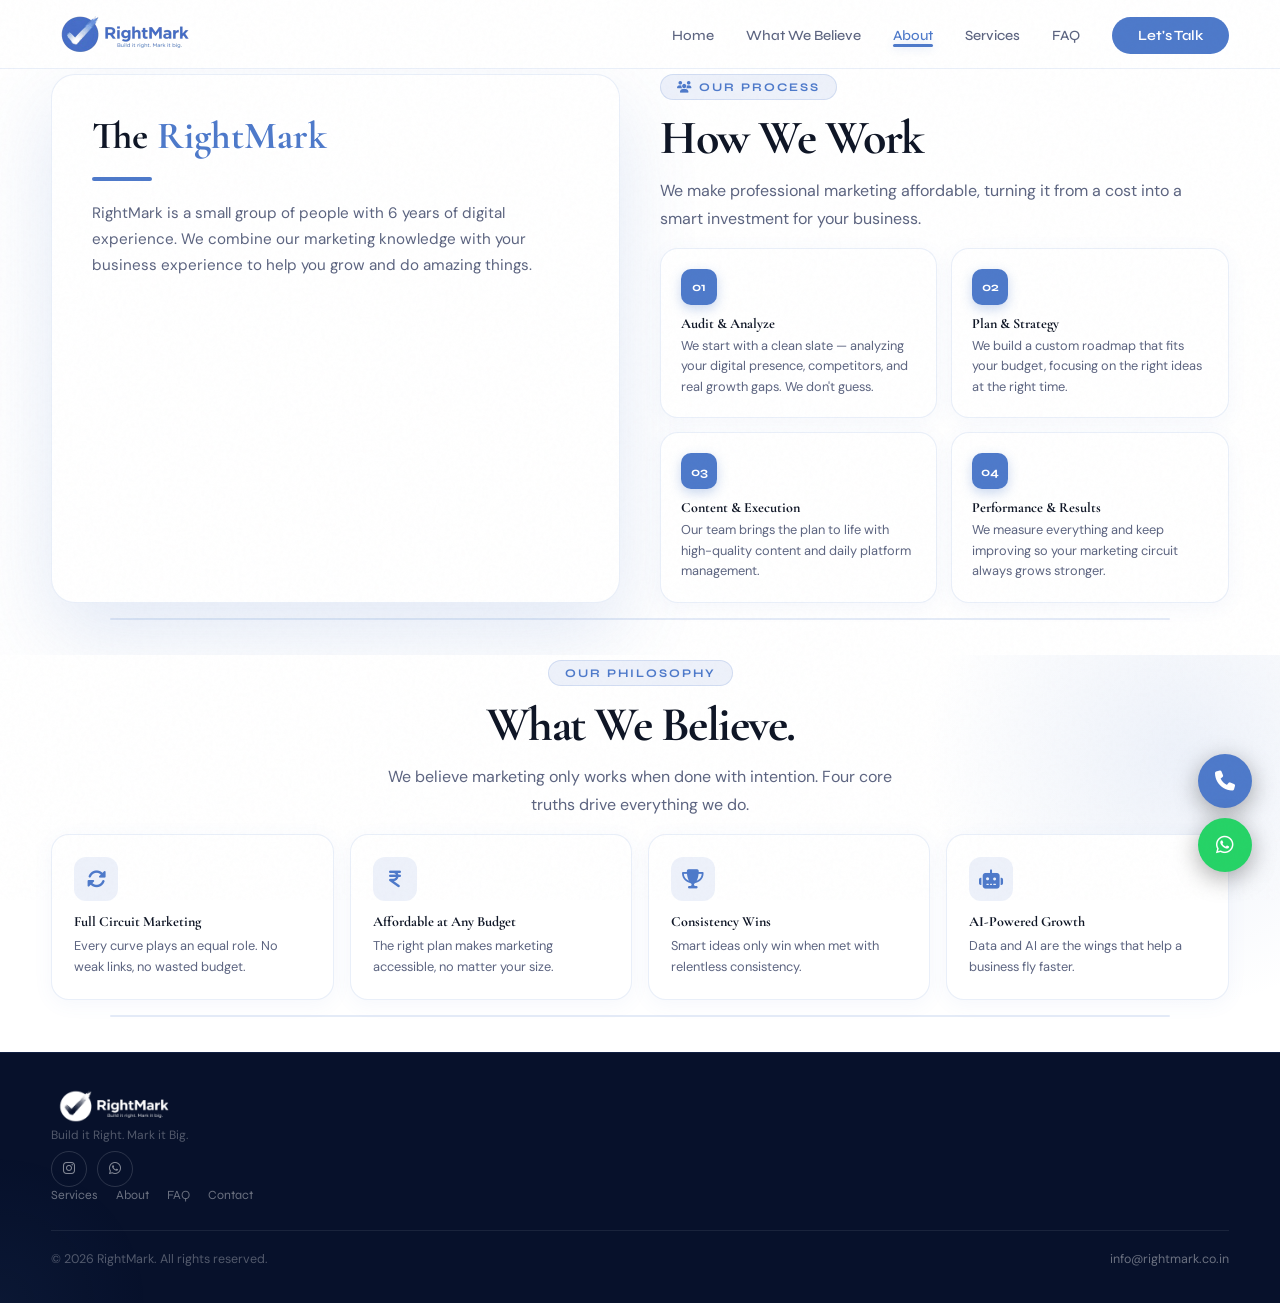
==== commit 30287fc3: "final touch" ====
--- a/about.html
+++ b/about.html
@@ -2,197 +2,182 @@
 <html lang="en">
 
 <head>
-    <meta charset="UTF-8" />
-    <meta name="viewport" content="width=device-width, initial-scale=1.0" />
-    <title>About Us | RightMark — Who We Are</title>
-    <meta name="description"
-        content="RightMark — digital marketing agency specialising in web design, SEO, social media, paid ads and analytics for small and medium businesses." />
-    <link rel="icon" type="image/png" href="images/favicon.png" />
-    <link rel="shortcut icon" type="image/png" href="images/favicon.png" />
-    <link rel="preconnect" href="https://fonts.googleapis.com" />
-    <link rel="preconnect" href="https://fonts.gstatic.com" crossorigin />
-    <link href="https://fonts.googleapis.com/css2?family=Cormorant+Garamond:ital,wght@0,300;0,400;0,600;1,300;1,400;1,600&family=DM+Sans:ital,wght@0,300;0,400;0,500;0,600;1,300;1,400;1,500;1,600&family=Syne:wght@400;600;700;800&display=swap" rel="stylesheet" />
-    <link rel="stylesheet" href="https://cdnjs.cloudflare.com/ajax/libs/font-awesome/6.5.0/css/all.min.css" />
-    <link rel="stylesheet" href="styles.css" />
+  <!-- Google Tag Manager -->
+  <script>(function(w,d,s,l,i){w[l]=w[l]||[];w[l].push({'gtm.start':
+  new Date().getTime(),event:'gtm.js'});var f=d.getElementsByTagName(s)[0],
+  j=d.createElement(s),dl=l!='dataLayer'?'&l='+l:'';j.async=true;j.src=
+  'https://www.googletagmanager.com/gtm.js?id='+i+dl;f.parentNode.insertBefore(j,f);
+  })(window,document,'script','dataLayer','GTM-KBF25BWV');</script>
+  <!-- End Google Tag Manager -->
+  <meta charset="UTF-8" />
+  <meta name="viewport" content="width=device-width, initial-scale=1.0" />
+  <title>About Us | RightMark — Who We Are</title>
+  <meta name="description"
+    content="RightMark — digital marketing agency specialising in web design, SEO, social media, paid ads and analytics." />
+  <link rel="icon" type="image/png" href="images/favicon.png" />
+  <link rel="preconnect" href="https://fonts.googleapis.com" />
+  <link rel="preconnect" href="https://fonts.gstatic.com" crossorigin />
+  <link
+    href="https://fonts.googleapis.com/css2?family=Cormorant+Garamond:ital,wght@0,300;0,400;0,600;1,300;1,400;1,600&family=DM+Sans:ital,wght@0,300;0,400;0,500;0,600;1,400&family=Syne:wght@400;600;700;800&display=swap"
+    rel="stylesheet" />
+  <link rel="stylesheet" href="https://cdnjs.cloudflare.com/ajax/libs/font-awesome/6.5.0/css/all.min.css" />
+  <link rel="stylesheet" href="styles.css" />
 </head>
 
 <body>
+  <!-- Google Tag Manager (noscript) -->
+  <noscript><iframe src="https://www.googletagmanager.com/ns.html?id=GTM-KBF25BWV"
+  height="0" width="0" style="display:none;visibility:hidden"></iframe></noscript>
+  <!-- End Google Tag Manager (noscript) -->
 
-    <div id="preloader">
-        <div class="preloader-inner">
-            <div class="preloader-logo"></div>
-            <div class="preloader-bar">
-                <div class="preloader-fill"></div>
+  <div id="preloader">
+    <div class="preloader-inner">
+      <div class="preloader-logo"></div>
+      <div class="preloader-bar">
+        <div class="preloader-fill"></div>
+      </div>
+    </div>
+  </div>
+  <div id="scroll-progress"></div>
+
+  <nav id="navbar">
+    <a href="index.html" class="nav-logo"><img src="images/logo.png" alt="RightMark" class="nav-logo-img" /></a>
+    <ul class="nav-links">
+      <li><a href="index.html">Home</a></li>
+      <li><a href="#beliefs">What We Believe</a></li>
+      <li><a href="about.html" class="active">About</a></li>
+      <li><a href="services.html">Services</a></li>
+      <li><a href="index.html#faq">FAQ</a></li>
+      <li><a href="index.html#contact" class="nav-cta">Let's Talk</a></li>
+    </ul>
+    <div class="hamburger" id="hamburger"><span></span><span></span><span></span></div>
+  </nav>
+
+  <!-- ========== ABOUT ========== -->
+  <section class="about" id="about">
+    <div class="about-inner">
+
+      <!-- Visual Panel — same as index.html -->
+      <div class="about-visual-panel reveal-left">
+        <div class="avp-top">
+          <h2 class="avp-heading">The <strong>RightMark</strong></h2>
+          <div class="avp-divider"></div>
+
+          <p class="avp-desc">RightMark is a small group of people with 6 years of digital experience. We combine our
+            marketing knowledge with your business experience to help you grow and do amazing things.
+
+          </p>
+
+        </div>
+      </div>
+
+      <div class="reveal-right">
+        <span class="section-tag"><i class="fa-solid fa-users"></i> Our Process</span>
+        <h2 class="section-title">How We <strong>Work</strong></h2>
+        <p class="section-sub" style="margin-bottom:0">We make professional marketing affordable, turning it from a cost
+          into a smart investment for your business.</p>
+        <div class="about-steps">
+          <div class="step reveal reveal-delay-1">
+            <div class="step-num">01</div>
+            <div class="step-content">
+              <h4>Audit &amp; Analyze</h4>
+              <p>We start with a clean slate — analyzing your digital presence, competitors, and real growth gaps. We
+                don't guess.</p>
             </div>
+          </div>
+          <div class="step reveal reveal-delay-2">
+            <div class="step-num">02</div>
+            <div class="step-content">
+              <h4>Plan &amp; Strategy</h4>
+              <p>We build a custom roadmap that fits your budget, focusing on the right ideas at the right time.</p>
+            </div>
+          </div>
+          <div class="step reveal reveal-delay-3">
+            <div class="step-num">03</div>
+            <div class="step-content">
+              <h4>Content &amp; Execution</h4>
+              <p>Our team brings the plan to life with high-quality content and daily platform management.</p>
+            </div>
+          </div>
+          <div class="step reveal reveal-delay-4">
+            <div class="step-num">04</div>
+            <div class="step-content">
+              <h4>Performance &amp; Results</h4>
+              <p>We measure everything and keep improving so your marketing circuit always grows stronger.</p>
+            </div>
+          </div>
         </div>
+      </div>
+
     </div>
+  </section>
 
-    <div id="scroll-progress"></div>
+  <!-- ========== BELIEFS ========== -->
+  <section class="beliefs" id="beliefs">
+    <div class="section-center-header reveal">
+      <span class="section-tag">Our Philosophy</span>
+      <h2 class="section-title">What We Believe.</h2>
+      <p class="section-sub">We believe marketing only works when done with intention. Four core truths drive everything we do.</p>
+    </div>
+    
+    <div class="beliefs-grid-centered" style="max-width: 1200px; margin: 0 auto;">
+      <div class="beliefs-grid">
+        <div class="belief-card reveal reveal-delay-1">
+          <div class="belief-icon"><i class="fa-solid fa-rotate"></i></div>
+          <h4>Full Circuit Marketing</h4>
+          <p>Every curve plays an equal role. No weak links, no wasted budget.</p>
+        </div>
+        <div class="belief-card reveal reveal-delay-2">
+          <div class="belief-icon"><i class="fa-solid fa-indian-rupee-sign"></i></div>
+          <h4>Affordable at Any Budget</h4>
+          <p>The right plan makes marketing accessible, no matter your size.</p>
+        </div>
+        <div class="belief-card reveal reveal-delay-3">
+          <div class="belief-icon"><i class="fa-solid fa-trophy"></i></div>
+          <h4>Consistency Wins</h4>
+          <p>Smart ideas only win when met with relentless consistency.</p>
+        </div>
+        <div class="belief-card reveal reveal-delay-4">
+          <div class="belief-icon"><i class="fa-solid fa-robot"></i></div>
+          <h4>AI-Powered Growth</h4>
+          <p>Data and AI are the wings that help a business fly faster.</p>
+        </div>
+      </div>
+    </div>
+  </section>
 
-    <nav id="navbar">
-        <a href="index.html" class="nav-logo">
-            <img src="images/logo.png" alt="RightMark" class="nav-logo-img" />
-        </a>
-        <ul class="nav-links">
-            <li><a href="index.html">Home</a></li>
-            <li><a href="about.html">About</a></li>
-            <li><a href="services.html">Services</a></li>
-            <li><a href="index.html#contact" class="nav-cta">Let's Talk</a></li>
-        </ul>
-        <div class="hamburger" id="hamburger"><span></span><span></span><span></span></div>
-    </nav>
+  <!-- ========== FOOTER ========== -->
+  <footer>
+    <div class="footer-main">
+      <div class="footer-brand">
+        <div class="footer-logo"><img src="images/logo.png" alt="RightMark" class="footer-logo-img" /></div>
+        <p class="footer-tagline">Build it Right. Mark it Big.</p>
+        <div class="footer-socials">
+          <a href="https://www.instagram.com/rightmark.co.in?igsh=MTNnanNmMTJvMXZxag%3D%3D&utm_source=qr" class="social-btn" aria-label="Instagram" target="_blank" rel="noopener"><i class="fa-brands fa-instagram"></i></a>
+          <a href="https://wa.me/917337746266" class="social-btn" aria-label="WhatsApp" target="_blank"
+            rel="noopener"><i class="fa-brands fa-whatsapp"></i></a>
+        </div>
+      </div>
+      <div class="footer-links">
+        <a href="services.html">Services</a>
+        <a href="about.html">About</a>
+        <a href="index.html#faq">FAQ</a>
+        <a href="index.html#contact">Contact</a>
+      </div>
+    </div>
+    <div class="footer-bottom">
+      <p>&copy; 2026 RightMark. All rights reserved.</p>
+      <a href="mailto:info@rightmark.co.in">info@rightmark.co.in</a>
+    </div>
+  </footer>
 
-
-    <section class="about" id="about">
-        <div class="section-center-header reveal">
-            <span class="section-tag"><i class="fa-solid fa-users"></i> Who We Are</span>
-            <h2 class="section-title">The Right Mark<br>Framework</h2>
-            <p class="section-sub">Get to know the team and the process behind your growth.</p>
-        </div>
-        <div class="about-inner">
-            <div class="about-img-wrap reveal-left">
-                <div class="about-img-badge about-b1">
-                    <i class="fa-solid fa-star" style="color:#f6b93b;font-size:1.2rem"></i>
-                    <div class="b-text"><strong>6+ Years</strong><span>Industry Experience</span></div>
-                </div>
-                <img src="images/about2.png" alt="Our Team" class="about-img"
-                    style="object-fit: cover; object-position: top;" />
-                <div class="about-img-badge about-b2">
-                    <i class="fa-solid fa-shield-halved" style="color:#4D79CA;font-size:1.2rem"></i>
-                    <div class="b-text"><strong>Trusted Partner</strong><span>Results-driven marketing</span></div>
-                </div>
-            </div>
-
-            <div class="reveal-right">
-                <h2 class="section-title">The Right Mark<br>Framework</h2>
-                <p class="section-sub" style="margin-bottom:0">Right Mark is a small group of people with 6 years of
-                    digital experience. We combine our marketing knowledge with your business experience to help you
-                    grow and do amazing things. We make professional marketing affordable, turning it from a cost into a
-                    smart investment.</p>
-                <div class="about-steps">
-                    <div class="step reveal reveal-delay-1">
-                        <div class="step-num">01</div>
-                        <div class="step-content">
-                            <h4>Audit &amp; Analyze</h4>
-                            <p>We start with a clean slate — analyzing your digital presence, competitors, and real
-                                growth gaps. We don't guess.</p>
-                        </div>
-                    </div>
-                    <div class="step reveal reveal-delay-2">
-                        <div class="step-num">02</div>
-                        <div class="step-content">
-                            <h4>Plan &amp; Strategy</h4>
-                            <p>We build a custom roadmap that fits your budget, focusing on the right ideas at the right
-                                time.</p>
-                        </div>
-                    </div>
-                    <div class="step reveal reveal-delay-3">
-                        <div class="step-num">03</div>
-                        <div class="step-content">
-                            <h4>Content &amp; Execution</h4>
-                            <p>Our team brings the plan to life with high-quality content and daily platform management.
-                            </p>
-                        </div>
-                    </div>
-                    <div class="step reveal reveal-delay-4">
-                        <div class="step-num">04</div>
-                        <div class="step-content">
-                            <h4>Performance &amp; Results</h4>
-                            <p>We measure everything and keep improving so your marketing circuit always grows stronger.
-                            </p>
-                        </div>
-                    </div>
-                </div>
-            </div>
-        </div>
-    </section>
-
-    <section class="beliefs" id="beliefs">
-        <div class="beliefs-inner">
-            <div class="beliefs-img-wrap reveal-left">
-                <img src="./images/second.png" alt="Strategy meeting" class="beliefs-img" />
-                <div class="beliefs-overlay-badge">
-                    <div class="big">4</div>
-                    <div class="sm">Core Beliefs</div>
-                </div>
-            </div>
-
-            <div class="reveal-right">
-                <span class="section-tag">Our Philosophy</span>
-                <h2 class="section-title">What We<br>Believe.</h2>
-                <p class="section-sub">We believe marketing only works when done with intention. Four core truths drive
-                    everything we do.</p>
-                <div class="beliefs-grid">
-                    <div class="belief-card reveal reveal-delay-1">
-                        <div class="belief-icon"><i class="fa-solid fa-rotate"></i></div>
-                        <h4>Full Circuit Marketing</h4>
-                        <p>Every curve plays an equal role. No weak links, no wasted budget.</p>
-                    </div>
-                    <div class="belief-card reveal reveal-delay-2">
-                        <div class="belief-icon"><i class="fa-solid fa-lightbulb"></i></div>
-                        <h4>Affordable at Any Budget</h4>
-                        <p>The right plan makes marketing accessible, no matter your size.</p>
-                    </div>
-                    <div class="belief-card reveal reveal-delay-3">
-                        <div class="belief-icon"><i class="fa-solid fa-trophy"></i></div>
-                        <h4>Consistency Wins</h4>
-                        <p>Smart ideas only win when met with relentless consistency.</p>
-                    </div>
-                    <div class="belief-card reveal reveal-delay-4">
-                        <div class="belief-icon"><i class="fa-solid fa-robot"></i></div>
-                        <h4>AI-Powered Growth</h4>
-                        <p>Data and AI are the wings that help a business fly faster.</p>
-                    </div>
-                </div>
-            </div>
-        </div>
-    </section>
-
-
-    <footer>
-        <div class="footer-brand">
-            <div class="footer-logo">
-                <img src="images/logo.png" alt="RightMark" class="footer-logo-img" />
-            </div>
-            <br>
-            <p class="footer-tagline">Build it Right. Mark it Big.</p>
-            <div class="footer-socials"> <br />
-                <a href="#" class="social-btn" aria-label="Instagram"><i class="fa-brands fa-instagram"></i></a> &nbsp;
-                &nbsp;
-                <a href="#" class="social-btn" aria-label="Facebook"><i class="fa-brands fa-facebook-f"></i></a> &nbsp;
-                &nbsp;
-                <a href="#" class="social-btn" aria-label="LinkedIn"><i class="fa-brands fa-linkedin-in"></i></a> &nbsp;
-                &nbsp;
-                <a href="https://wa.me/917337746266" class="social-btn" aria-label="WhatsApp" target="_blank"><i
-                        class="fa-brands fa-whatsapp"></i></a> &nbsp; &nbsp;
-            </div>
-        </div>
-        <div class="footer-links">
-            <a href="#services">Services</a>
-            <a href="#about">About</a>
-            <a href="#faq">FAQ</a>
-            <a href="#contact">Contact</a>
-        </div>
-        <div class="footer-bottom">
-            <p>© 2026 RightMark. All rights reserved.</p>
-            <a href="mailto:info@rightmark.co.in">info@rightmark.co.in</a>
-        </div>
-    </footer>
-
-    <div class="float-widget">
-        <a href="tel:+917337746266" class="float-btn float-call" title="Call Us">
-            <i class="fa-solid fa-phone"></i>
-        </a>
-        <a href="https://wa.me/917337746266" class="float-btn float-wa" title="WhatsApp" target="_blank">
-            <i class="fa-brands fa-whatsapp"></i>
-        </a>
-    </div>
-
-    <button id="back-to-top" aria-label="Back to top">
-        <i class="fa-solid fa-arrow-up"></i>
-    </button>
-
-    <script src="script.js" defer></script>
+  <div class="float-widget">
+    <a href="tel:+917337746266" class="float-btn float-call" title="Call Us"><i class="fa-solid fa-phone"></i></a>
+    <a href="https://wa.me/917337746266" class="float-btn float-wa" title="WhatsApp" target="_blank" rel="noopener"><i
+        class="fa-brands fa-whatsapp"></i></a>
+  </div>
+  <button id="back-to-top" aria-label="Back to top"><i class="fa-solid fa-arrow-up"></i></button>
+  <script src="script.js" defer></script>
 </body>
 
 </html>
--- a/styles.css
+++ b/styles.css
@@ -24,15 +24,17 @@
   padding: 0;
 }
 
-html {
+html,
+body {
   scroll-behavior: smooth;
+  overflow-x: hidden;
+  max-width: 100vw;
 }
 
 body {
   font-family: "DM Sans", sans-serif;
-  background: var(--white);
+  background: #ffffff;
   color: var(--text);
-  overflow-x: hidden;
 }
 
 h1,
@@ -188,7 +190,8 @@
 /* ========== HERO ========== */
 .hero {
   min-height: calc(100vh - 140px);
-  padding: 50px 4% 40px;
+  padding: 10px 4% 10px;
+  /* Reduced top padding from 20px to 10px */
   display: grid;
   grid-template-columns: 1fr 1.4fr;
   gap: 40px;
@@ -268,9 +271,11 @@
 .hero-left {
   position: relative;
   z-index: 1;
-  padding-top: 30px;
+  padding-top: 15px;
   align-self: center;
 }
+
+/* Reduced padding-top from 30px to 15px */
 
 .hero h1 {
   font-size: clamp(2.4rem, 4.5vw, 4rem);
@@ -281,11 +286,63 @@
   color: var(--text);
 }
 
-.hero h1 .blue {
-  color: var(--blue);
+/* ========== HERO HEADING — TYPEWRITER ANIMATION ========== */
+.hero-heading-anim {
+  overflow: visible;
+  /* h1 is always visible; JS fills content */
+}
+
+/* Blue accent words — continuous shimmer sweep */
+.hw-blue {
+  background: linear-gradient(
+    90deg,
+    var(--blue)  0%,
+    #a8c8ff     38%,
+    #cce0ff     52%,
+    var(--blue)  68%,
+    #a8c8ff    100%
+  );
+  background-size: 220% auto;
+  -webkit-background-clip: text;
+  background-clip: text;
+  -webkit-text-fill-color: transparent;
+  animation: hw-shimmer 2.8s linear infinite;
+}
+
+@keyframes hw-shimmer {
+  0%   { background-position: 0%   center; }
+  100% { background-position: 220% center; }
+}
+
+/* Blinking cursor */
+.hero-cursor {
+  display: inline-block;
+  width: 3px;
+  height: 0.85em;
+  background: var(--blue);
+  border-radius: 2px;
+  margin-left: 4px;
+  vertical-align: middle;
   position: relative;
-  display: inline-block;
-}
+  top: -2px;
+  animation: cursor-blink 0.75s ease-in-out infinite;
+  box-shadow: 0 0 8px rgba(77, 121, 202, 0.6);
+}
+
+@keyframes cursor-blink {
+  0%, 100% { opacity: 1; }
+  50%       { opacity: 0; }
+}
+
+/* Cursor fades out when typing is done */
+.hero-cursor.done {
+  animation: cursor-fade 0.6s ease forwards;
+}
+
+@keyframes cursor-fade {
+  to { opacity: 0; width: 0; margin: 0; }
+}
+
 
 .hero h1 .blue::after {
   content: "";
@@ -342,19 +399,20 @@
   display: flex;
   align-items: center;
   gap: 7px;
-  font-size: 0.84rem;
+  font-size: 0.78rem;
   color: var(--text-muted);
   font-weight: 500;
   letter-spacing: 0.3px;
   background: rgba(77, 121, 202, 0.06);
-  padding: 5px 12px;
+  padding: 4px 10px;
   border-radius: 50px;
   border: 1px solid rgba(77, 121, 202, 0.12);
+  white-space: nowrap;
 }
 
 .trust-pill i {
   color: var(--blue);
-  font-size: 0.84rem;
+  font-size: 0.78rem;
 }
 
 .trust-divider {
@@ -401,48 +459,50 @@
   display: block;
 }
 
+/* ===== BADGE SIZE FIX — smaller, compact ===== */
 .img-badge {
   position: absolute;
   background: white;
-  border-radius: 18px;
-  padding: 12px 18px;
-  display: flex;
-  align-items: center;
-  gap: 10px;
-  box-shadow: 0 12px 40px rgba(0, 0, 0, 0.3);
+  border-radius: 14px;
+  padding: 8px 12px;
+  display: flex;
+  align-items: center;
+  gap: 8px;
+  box-shadow: 0 8px 24px rgba(0, 0, 0, 0.2);
   font-family: "Syne", sans-serif;
   font-weight: 700;
   color: var(--text);
-  font-size: 0.82rem;
+  font-size: 0.72rem;
   white-space: nowrap;
+  max-width: 160px;
 }
 
 .img-badge .badge-icon {
-  width: 36px;
-  height: 36px;
-  border-radius: 10px;
+  width: 28px;
+  height: 28px;
+  border-radius: 8px;
   display: flex;
   align-items: center;
   justify-content: center;
-  font-size: 1rem;
+  font-size: 0.85rem;
   flex-shrink: 0;
 }
 
 .img-badge .badge-label {
   color: var(--text-muted);
-  font-size: 0.7rem;
+  font-size: 0.62rem;
   font-weight: 500;
 }
 
 .badge-a {
-  top: -22px;
-  left: -22px;
+  bottom: -16px;
+  left: -16px;
   animation: badge-pop 3s ease-in-out infinite;
 }
 
 .badge-c {
-  top: 40%;
-  right: -28px;
+  top: 20px;
+  right: -16px;
   animation: badge-pop 4s ease-in-out infinite 2s;
 }
 
@@ -454,11 +514,11 @@
   }
 
   30% {
-    transform: translateY(-10px) scale(1.04);
+    transform: translateY(-8px) scale(1.03);
   }
 
   60% {
-    transform: translateY(-5px) scale(1.02);
+    transform: translateY(-4px) scale(1.02);
   }
 }
 
@@ -484,7 +544,6 @@
   grid-column: 2;
   grid-row: 1;
 }
-
 
 /* ========== BUTTONS ========== */
 .btn-primary {
@@ -552,7 +611,6 @@
   background: rgba(77, 121, 202, 0.1);
   border-color: var(--blue);
   color: var(--blue);
-  box-shadow: 0 4px 16px rgba(77, 121, 202, 0.12);
 }
 
 @keyframes fade-up {
@@ -621,9 +679,23 @@
   transform: translateX(0);
 }
 
-/* ========== SECTION BASE ========== */
+/* ========== SECTION BASE — Reduced Spacing ========== */
 section {
-  padding: 50px 4% 30px;
+  padding: 10px 4% 10px;
+  /* Reduced top from 20px to 10px */
+  position: relative;
+}
+
+section:not(.contact):not(.hero):not(.why-us)::after {
+  content: "";
+  display: block;
+  width: 90%;
+  max-width: 1200px;
+  height: 2px;
+  background: rgba(77, 121, 202, 0.15);
+  margin: 15px auto 5px auto;
+  /* Reduced from 40px top / 10px bottom */
+  border-radius: 4px;
 }
 
 .section-tag {
@@ -636,7 +708,8 @@
   font-weight: 700;
   letter-spacing: 2px;
   text-transform: uppercase;
-  margin-bottom: 16px;
+  margin-bottom: 12px;
+  /* Reduced from 16px */
   border: 1px solid rgba(77, 121, 202, 0.18);
   transition: background 0.2s;
 }
@@ -650,7 +723,8 @@
   font-weight: 800;
   letter-spacing: -1.5px;
   line-height: 1.1;
-  margin-bottom: 16px;
+  margin-bottom: 12px;
+  /* Reduced from 16px */
   color: var(--text);
 }
 
@@ -724,12 +798,13 @@
   }
 }
 
-/* ========== BELIEFS ========== */
+/* ========== BELIEFS (Philosophy) — Reduced Spacing ========== */
 .beliefs {
-  background: linear-gradient(180deg, var(--off-white) 0%, #e8effe 100%);
+  background: #ffffff;
   position: relative;
   overflow: hidden;
-  padding: 50px 4% 40px;
+  padding: 5px 4% 30px;
+  /* Reduced top from 30px to 5px */
 }
 
 .beliefs::before {
@@ -746,7 +821,7 @@
 .beliefs-inner {
   display: grid;
   grid-template-columns: 1fr 1fr;
-  gap: 20px;
+  gap: 40px;
   align-items: center;
 }
 
@@ -756,12 +831,12 @@
 
 .beliefs-img {
   width: 100%;
-  height: 500px;
-  max-height: 750px;
+  height: 460px;
+  max-height: 500px;
   margin: 0 auto;
   border-radius: 24px;
-  object-fit: contain;
-  box-shadow: 0 30px 80px rgba(0, 0, 0, 0.5);
+  object-fit: cover;
+  box-shadow: 0 30px 80px rgba(0, 0, 0, 0.35);
   animation: float-card 5s ease-in-out infinite 1s;
 }
 
@@ -789,18 +864,28 @@
   opacity: 0.8;
 }
 
+.beliefs .section-title {
+  white-space: nowrap;
+  font-size: clamp(2rem, 3.8vw, 3.2rem);
+}
+
+.beliefs .section-sub {
+  max-width: 540px;
+}
+
 .beliefs-grid {
   display: grid;
-  grid-template-columns: 1fr 1fr;
+  grid-template-columns: repeat(4, 1fr);
   gap: 16px;
-  margin-top: 36px;
+  margin-top: 15px;
+  /* Reduced from 24px */
 }
 
 .belief-card {
   background: white;
   border: 1px solid rgba(77, 121, 202, 0.12);
   border-radius: 18px;
-  padding: 26px;
+  padding: 22px;
   box-shadow: 0 4px 20px rgba(77, 121, 202, 0.06);
   transition: all 0.35s;
   cursor: default;
@@ -821,7 +906,7 @@
   display: flex;
   align-items: center;
   justify-content: center;
-  margin-bottom: 16px;
+  margin-bottom: 12px;
   font-size: 1.2rem;
   transition: all 0.3s;
   color: var(--blue);
@@ -837,7 +922,7 @@
   font-size: 0.88rem;
   font-weight: 700;
   color: var(--text);
-  margin-bottom: 8px;
+  margin-bottom: 6px;
 }
 
 .belief-card p {
@@ -846,18 +931,18 @@
   line-height: 1.6;
 }
 
-/* ========== SERVICES ========== */
+/* ========== SERVICES (What We Do) — Reduced Spacing ========== */
 .services {
   background: #ffffff;
-  padding: 50px 4% 60px;
-  /* top padding above the cards section, good bottom space */
-}
-
-/* Global Section Centered Header */
+  padding: 5px 4% 20px;
+  /* Reduced top from 30px to 5px */
+}
+
 .section-center-header {
   text-align: center;
   max-width: 1100px;
-  margin: 0 auto 10px auto;
+  margin: 0 auto 5px auto;
+  /* Reduced bottom from 10px to 5px */
 }
 
 .section-center-header .section-sub {
@@ -868,18 +953,17 @@
   display: flex;
   justify-content: center;
   align-items: center;
-  margin-bottom: 28px;
+  margin-bottom: 10px;
+  /* Reduced from 28px to 10px */
   max-width: 1100px;
   margin-left: auto;
   margin-right: auto;
 }
 
-/* ===== SERVICE GRID: always 3 columns, good gap ===== */
 .services-grid {
   display: grid;
   grid-template-columns: repeat(3, 1fr);
   gap: 18px;
-  /* gap between the 3 cards */
   max-width: 1100px;
   margin: 0 auto;
 }
@@ -901,14 +985,12 @@
   border-color: rgba(77, 121, 202, 0.3);
 }
 
-/* image wrap: sits with margin inside the card */
 .service-card-img-wrap {
   position: relative;
-  width: calc(100% - 20px);
-  aspect-ratio: 16 / 7;
-  margin: 12px auto 0;
-  /* top gap inside card before image */
-  border-radius: 10px;
+  width: 100%;
+  aspect-ratio: 16 / 10;
+  margin: 0;
+  border-radius: 16px 16px 0 0;
   overflow: hidden;
 }
 
@@ -923,7 +1005,6 @@
   transform: scale(1.05);
 }
 
-/* content: good top + bottom padding */
 .service-card-content {
   padding: 14px 16px 18px 16px;
   flex-grow: 1;
@@ -1005,7 +1086,6 @@
   flex-grow: 1;
 }
 
-/* features list with clear top border and padding */
 .service-features {
   list-style: none;
   display: grid;
@@ -1014,7 +1094,6 @@
   margin-top: auto;
   border-top: 1px solid rgba(77, 121, 202, 0.12);
   padding-top: 10px;
-  /* gap between border and feature items */
   padding-bottom: 2px;
 }
 
@@ -1050,10 +1129,11 @@
   color: var(--text);
 }
 
-/* ========== ABOUT ========== */
+/* ========== ABOUT (Who We Are) — Reduced Spacing ========== */
 .about {
-  background: linear-gradient(180deg, var(--off-white) 0%, #ffffff 100%);
-  padding: 50px 4% 40px;
+  background: #ffffff;
+  padding: 5px 4% 30px;
+  /* Reduced top from 30px to 5px */
 }
 
 .about-inner {
@@ -1108,6 +1188,163 @@
   animation: badge-pop 4s ease-in-out infinite 1.2s;
 }
 
+/* ========== VISUAL PANELS ========== */
+.about-visual-panel,
+.beliefs-visual-panel {
+  background: white;
+  border-radius: 24px;
+  padding: 40px;
+  box-shadow: 0 30px 80px rgba(77, 121, 202, 0.16);
+  border: 1px solid rgba(77, 121, 202, 0.12);
+  display: flex;
+  flex-direction: column;
+  justify-content: space-between;
+  height: 100%;
+  min-height: 480px;
+}
+
+.avp-tagline,
+.bvp-label {
+  font-family: "Syne", sans-serif;
+  color: var(--blue);
+  font-size: 0.85rem;
+  font-weight: 700;
+  letter-spacing: 2px;
+  text-transform: uppercase;
+  margin-bottom: 15px;
+}
+
+.avp-heading,
+.bvp-title {
+  font-size: 2.4rem;
+  line-height: 1.1;
+  color: var(--text);
+  margin-bottom: 20px;
+  font-family: "Cormorant Garamond", serif;
+}
+
+.avp-heading strong,
+.bvp-title strong {
+  color: var(--blue);
+}
+
+.avp-divider,
+.bvp-divider {
+  width: 60px;
+  height: 4px;
+  background: var(--blue);
+  border-radius: 2px;
+  margin-bottom: 20px;
+}
+
+.avp-desc,
+.bvp-desc {
+  font-size: 0.95rem;
+  color: var(--text-muted);
+  line-height: 1.7;
+  margin-bottom: 30px;
+}
+
+.avp-stats {
+  display: grid;
+  grid-template-columns: 1fr 1fr;
+  gap: 20px;
+  margin-top: auto;
+  border-top: 1px solid rgba(77, 121, 202, 0.1);
+  padding-top: 30px;
+}
+
+.avp-stat-num {
+  font-size: 2rem;
+  font-weight: 800;
+  color: var(--text);
+  font-family: "Syne", sans-serif;
+  line-height: 1;
+  margin-bottom: 8px;
+}
+
+.avp-stat-label {
+  font-size: 0.8rem;
+  color: var(--text-muted);
+  font-weight: 500;
+}
+
+.bvp-number {
+  font-size: 4rem;
+  font-weight: 800;
+  color: rgba(77, 121, 202, 0.1);
+  font-family: "Syne", sans-serif;
+  line-height: 1;
+  position: absolute;
+  top: 20px;
+  right: 30px;
+}
+
+.beliefs-visual-panel {
+  position: relative;
+  background: linear-gradient(135deg, white, #f8faff);
+}
+
+.bvp-pillars {
+  display: flex;
+  flex-direction: column;
+  gap: 15px;
+  margin-top: auto;
+}
+
+.bvp-pillar {
+  display: flex;
+  align-items: center;
+  gap: 15px;
+  background: white;
+  padding: 15px 20px;
+  border-radius: 12px;
+  box-shadow: 0 4px 15px rgba(77, 121, 202, 0.06);
+  border: 1px solid var(--border);
+  transition: transform 0.3s;
+}
+
+.bvp-pillar:hover {
+  transform: translateX(10px);
+  border-color: rgba(77, 121, 202, 0.3);
+}
+
+.bvp-pillar-num {
+  font-family: "Syne", sans-serif;
+  color: var(--blue);
+  font-weight: 800;
+  font-size: 1.2rem;
+}
+
+.bvp-pillar-name {
+  font-weight: 600;
+  color: var(--text);
+  font-size: 0.95rem;
+}
+
+@keyframes animated-gradient {
+  0% {
+    background-position: 0% 50%;
+  }
+
+  50% {
+    background-position: 100% 50%;
+  }
+
+  100% {
+    background-position: 0% 50%;
+  }
+}
+
+.animated-gradient-text {
+  background: linear-gradient(270deg, var(--text), var(--blue), var(--text-muted), var(--blue));
+  background-size: 300% 300%;
+  -webkit-background-clip: text;
+  background-clip: text;
+  -webkit-text-fill-color: transparent;
+  animation: animated-gradient 6s ease infinite;
+}
+
 .about-stats-row {
   display: grid;
   grid-template-columns: repeat(4, 1fr);
@@ -1145,35 +1382,6 @@
   font-weight: 500;
 }
 
-.about-mission {
-  background: var(--blue);
-  border-radius: 22px;
-  padding: 32px;
-  color: white;
-  margin-top: 20px;
-  display: flex;
-  align-items: center;
-  gap: 24px;
-}
-
-.about-mission i {
-  font-size: 2.5rem;
-  opacity: 0.7;
-  flex-shrink: 0;
-}
-
-.about-mission h4 {
-  font-size: 1.1rem;
-  font-weight: 700;
-  margin-bottom: 8px;
-}
-
-.about-mission p {
-  font-size: 0.86rem;
-  opacity: 0.8;
-  line-height: 1.6;
-}
-
 .about-img-badge i {
   font-size: 1.2rem;
   color: var(--blue);
@@ -1190,12 +1398,12 @@
   color: var(--text-muted);
 }
 
-/* ===== ABOUT STEPS — 2-column card grid ===== */
 .about-steps {
   display: grid;
   grid-template-columns: 1fr 1fr;
   gap: 14px;
-  margin-top: 24px;
+  margin-top: 15px;
+  /* Reduced from 24px */
 }
 
 .step {
@@ -1208,7 +1416,6 @@
   gap: 10px;
   box-shadow: 0 4px 20px rgba(77, 121, 202, 0.06);
   transition: all 0.3s ease;
-  position: relative;
 }
 
 .step:hover {
@@ -1258,8 +1465,10 @@
 /* ========== WHY US ========== */
 .why-us {
   background: linear-gradient(180deg, white 0%, var(--off-white) 100%);
-  padding: 50px 4% 40px;
-}
+  padding: 10px 4% 10px;
+}
+
+/* Reduced padding-top to 10px */
 
 .why-inner {
   display: grid;
@@ -1316,8 +1525,10 @@
   display: flex;
   flex-direction: column;
   gap: 20px;
-  margin-top: 36px;
-}
+  margin-top: 24px;
+}
+
+/* Reduced from 36px */
 
 .why-item {
   display: flex;
@@ -1370,16 +1581,17 @@
   line-height: 1.5;
 }
 
-/* ========== FAQ ========== */
+/* ========== FAQ — Reduced Spacing ========== */
 .faq-section {
-  background: linear-gradient(180deg, var(--off-white) 0%, white 100%);
-  padding: 50px 4% 40px;
+  background: #ffffff;
+  padding: 5px 4% 40px;
+  /* Reduced top padding from 30px to 5px */
 }
 
 .faq-inner {
   display: grid;
   grid-template-columns: 1fr 1.4fr;
-  gap: 20px;
+  gap: 40px;
   align-items: start;
 }
 
@@ -1515,7 +1727,7 @@
   text-align: center;
   position: relative;
   overflow: hidden;
-  padding: 50px 4% 40px;
+  padding: 60px 4% 40px;
 }
 
 .contact::before {
@@ -1624,19 +1836,16 @@
 
 .contact-btn.phone:hover {
   background: #f0f5ff;
-  box-shadow: 0 14px 36px rgba(0, 0, 0, 0.25);
 }
 
 .contact-btn.email {
   background: rgba(77, 121, 202, 0.25);
   border: 1.5px solid rgba(77, 121, 202, 0.45);
   color: white;
-  box-shadow: 0 8px 24px rgba(77, 121, 202, 0.25);
 }
 
 .contact-btn.email:hover {
   background: rgba(77, 121, 202, 0.4);
-  box-shadow: 0 14px 36px rgba(77, 121, 202, 0.4);
 }
 
 .contact-btn:hover {
@@ -1676,11 +1885,55 @@
   filter: brightness(0) invert(1);
 }
 
+.footer-tagline {
+  font-size: 0.75rem;
+  color: rgba(255, 255, 255, 0.3);
+  margin-top: 4px;
+}
+
+.footer-socials {
+  display: flex;
+  align-items: center;
+  gap: 10px;
+  margin-top: 8px;
+}
+
+.social-btn {
+  width: 36px;
+  height: 36px;
+  border-radius: 50%;
+  border: 1px solid rgba(255, 255, 255, 0.15);
+  display: inline-flex;
+  align-items: center;
+  justify-content: center;
+  color: rgba(255, 255, 255, 0.5);
+  font-size: 0.85rem;
+  text-decoration: none;
+  transition: all 0.3s;
+}
+
+.social-btn:hover {
+  background: var(--blue);
+  border-color: var(--blue);
+  color: white;
+  transform: translateY(-3px);
+}
+
 .footer-links {
   display: flex;
   align-items: center;
-  gap: 24px;
+  gap: 18px;
   flex-wrap: wrap;
+}
+
+.footer-bottom {
+  width: 100%;
+  display: flex;
+  justify-content: space-between;
+  align-items: center;
+  padding-top: 20px;
+  margin-top: 12px;
+  border-top: 1px solid rgba(255, 255, 255, 0.08);
 }
 
 footer p {
@@ -1782,7 +2035,6 @@
   align-items: center;
   justify-content: center;
   cursor: pointer;
-  box-shadow: 0 4px 20px rgba(77, 121, 202, 0.15);
   opacity: 0;
   transform: translateY(16px) scale(0.9);
   transition: all 0.35s cubic-bezier(0.34, 1.56, 0.64, 1);
@@ -1805,69 +2057,65 @@
   animation: none;
 }
 
-/* ========== MEDIA QUERIES ========== */
+/* ========================================================
+   MEDIA QUERIES — COMPREHENSIVE RESPONSIVE
+   ======================================================== */
+
+/* ===== LARGE TABLET (1024px) ===== */
 @media (max-width: 1024px) {
   nav {
-    padding: 14px 3%;
+    padding: 14px 4%;
   }
 
   nav.scrolled {
-    padding: 10px 3%;
+    padding: 10px 4%;
   }
 
   .hero {
-    gap: 20px;
-    padding: 10px 3% 20px;
+    gap: 24px;
+    padding: 24px 4% 20px;
   }
 
   .hero h1 {
-    font-size: clamp(2.4rem, 4vw, 3rem);
+    font-size: clamp(2.2rem, 4vw, 3rem);
   }
 
   .hero-img-main {
     width: 100%;
     height: auto;
-    max-height: 350px;
-    margin: 0 auto;
+    max-height: 380px;
   }
 
   section {
-    padding: 50px 3% 30px;
-  }
-
+    padding: 20px 4% 20px;
+  }
+
+  /* Reduced from 30px-60px */
   .beliefs {
-    padding: 50px 3% 40px;
+    padding: 15px 4% 40px;
   }
 
   .about {
-    padding: 50px 3% 40px;
-  }
-
-  .why-us {
-    padding: 50px 3% 40px;
+    padding: 15px 4% 40px;
+  }
+
+  .services {
+    padding: 15px 4% 30px;
   }
 
   .faq-section {
-    padding: 50px 3% 40px;
+    padding: 15px 4% 40px;
   }
 
   .contact {
-    padding: 50px 3% 40px;
-  }
-
-  .services {
-    padding: 50px 3% 60px;
-  }
-
-  footer {
-    padding: 36px 3%;
+    padding: 70px 4% 60px;
   }
 
   .beliefs-inner,
   .about-inner,
   .why-inner,
   .faq-inner {
-    gap: 40px;
+    gap: 32px;
   }
 
   .services-grid {
@@ -1883,13 +2131,19 @@
   .about-stats-row,
   .stats-inner {
     grid-template-columns: repeat(2, 1fr);
-    gap: 20px;
-  }
-}
-
+    gap: 16px;
+  }
+
+  .beliefs .section-title {
+    font-size: clamp(1.5rem, 3vw, 2.4rem);
+    white-space: nowrap;
+  }
+}
+
+/* ===== TABLET (768px) ===== */
 @media (max-width: 768px) {
   nav {
-    padding: 14px 3%;
+    padding: 14px 4%;
   }
 
   .nav-links {
@@ -1909,22 +2163,29 @@
     left: 0;
     right: 0;
     background: white;
-    padding: 20px 4%;
+    padding: 20px 5%;
     gap: 14px;
     border-bottom: 1px solid var(--border);
     box-shadow: 0 10px 30px rgba(0, 0, 0, 0.1);
   }
 
+  /* Hero — single column */
   .hero {
     grid-template-columns: 1fr;
     text-align: center;
-    padding: 60px 3% 40px;
+    padding: 36px 4% 30px;
+    min-height: auto;
   }
 
   .hero-left {
     display: flex;
     flex-direction: column;
     align-items: center;
+    padding-top: 0;
+  }
+
+  .hero h1 {
+    font-size: clamp(2rem, 6vw, 2.8rem);
   }
 
   .hero-btns,
@@ -1933,120 +2194,255 @@
     flex-wrap: wrap;
   }
 
+  .hero-trust-line {
+    gap: 8px;
+    flex-wrap: wrap;
+    white-space: normal;
+  }
+
+  .trust-pill {
+    font-size: 0.72rem;
+    padding: 4px 8px;
+  }
+
   .hero-right {
     display: block;
     width: 100%;
-    margin-top: 20px;
     order: -1;
   }
 
+  .hero-img-main {
+    max-height: 280px;
+  }
+
+  /* Badges — hide on small screens to prevent overflow */
+  .badge-a,
+  .badge-c {
+    display: none;
+  }
+
+  /* Sections — Reduced padding for tablet */
   section {
-    padding: 40px 3% 20px;
+    padding: 25px 4% 20px;
   }
 
   .beliefs {
-    padding: 40px 3% 30px;
+    padding: 15px 4% 30px;
   }
 
   .about {
-    padding: 40px 3% 30px;
-  }
-
-  .why-us {
-    padding: 40px 3% 30px;
+    padding: 15px 4% 30px;
+  }
+
+  .services {
+    padding: 15px 4% 30px;
   }
 
   .faq-section {
-    padding: 40px 3% 30px;
+    padding: 15px 4% 30px;
   }
 
   .contact {
-    padding: 40px 3% 30px;
-  }
-
-  .services {
-    padding: 36px 3% 40px;
+    padding: 60px 4% 50px;
+  }
+
+  /* Grids — single column */
+  .beliefs-inner,
+  .about-inner,
+  .why-inner {
+    grid-template-columns: 1fr;
+    gap: 40px;
+  }
+
+  .faq-inner {
+    grid-template-columns: 1fr;
+    gap: 40px;
+  }
+
+  /* ===== BELIEFS IMAGE — SHOW ON MOBILE ===== */
+  .beliefs-img-wrap {
+    display: block !important;
+    max-width: 100%;
+    overflow: visible;
+  }
+
+  .beliefs-img {
+    height: 280px;
+    object-fit: cover;
+  }
+
+  .beliefs .section-title {
+    white-space: normal;
+    font-size: clamp(1.8rem, 6vw, 2.4rem);
+  }
+
+  /* ===== FAQ IMAGE — SHOW ON MOBILE ===== */
+  .faq-img-wrap {
+    display: block !important;
+    margin-bottom: 40px;
+  }
+
+  .faq-img {
+    height: 220px;
+  }
+
+  /* Services */
+  .services-grid {
+    grid-template-columns: repeat(2, 1fr);
+    gap: 12px;
+  }
+
+  /* Services Get Started button — CENTER on mobile */
+  .services-header {
+    justify-content: center !important;
+    margin-bottom: 20px;
+  }
+
+  .section-center-header {
+    margin-bottom: 8px;
+  }
+
+  .about-steps {
+    grid-template-columns: 1fr 1fr;
+    gap: 12px;
+  }
+
+  .about-stats-row {
+    grid-template-columns: 1fr 1fr;
+    gap: 12px;
   }
 
   footer {
-    padding: 30px 3%;
     flex-direction: column;
     text-align: center;
-    gap: 24px;
-    padding-bottom: 80px;
-  }
-
-  .beliefs-inner,
-  .about-inner,
-  .why-inner,
-  .faq-inner {
-    grid-template-columns: 1fr;
-  }
-
-  .services-grid {
-    grid-template-columns: repeat(3, 1fr);
+    gap: 20px;
+    padding: 30px 4% 80px;
+  }
+
+  .footer-links {
+    justify-content: center;
+  }
+
+  .footer-socials {
+    justify-content: center;
+  }
+
+  .footer-bottom {
+    flex-direction: column;
+    gap: 8px;
+    text-align: center;
+  }
+}
+
+/* ===== MOBILE (480px) ===== */
+@media (max-width: 480px) {
+  nav {
+    padding: 12px 4%;
+  }
+
+  .hero {
+    padding: 24px 4% 20px;
+  }
+
+  .hero-right,
+  .faq-img-wrap {
+    display: none !important;
+  }
+
+  .hero h1 {
+    font-size: 1.9rem;
+    letter-spacing: -1px;
+  }
+
+  .hero p {
+    font-size: 0.88rem;
+  }
+
+  .hero-btns {
+    flex-direction: column;
+    align-items: center;
     gap: 10px;
   }
 
-  .services-header {
-    flex-direction: column;
-    align-items: flex-start;
-    gap: 16px;
-  }
-
-  .beliefs-img-wrap,
-  .faq-img-wrap {
-    display: none;
-  }
-
-  .about-stats-row {
-    grid-template-columns: 1fr 1fr;
-  }
-
-  .footer-links {
-    display: flex;
-    flex-wrap: wrap;
+  .btn-primary,
+  .btn-secondary {
+    width: 100%;
     justify-content: center;
-    gap: 12px;
-  }
-}
-
-@media (max-width: 480px) {
-  .hero h1 {
-    font-size: 2rem;
-  }
-
-  .about-stats-row {
-    grid-template-columns: 1fr;
   }
 
   .hero-trust-line {
     flex-direction: column;
-    gap: 12px;
+    align-items: center;
+    gap: 8px;
+    white-space: normal;
   }
 
   .trust-divider {
     display: none;
   }
 
-  .contact-methods {
-    flex-direction: column;
-  }
-
-  .contact-btn {
-    width: 100%;
-    justify-content: center;
+  .trust-pill {
+    font-size: 0.7rem;
+  }
+
+  .hero-img-main {
+    max-height: 220px;
+  }
+
+  section {
+    padding: 30px 4% 24px;
+  }
+
+  /* Reduced from 40px */
+  .beliefs {
+    padding: 15px 4% 30px;
+  }
+
+  .about {
+    padding: 15px 4% 30px;
+  }
+
+  .services {
+    padding: 15px 4% 25px;
+  }
+
+  .faq-section {
+    padding: 15px 4% 30px;
+  }
+
+  .contact {
+    padding: 48px 4% 40px;
   }
 
   .section-title {
-    font-size: 2rem;
+    font-size: 1.8rem;
+  }
+
+  /* Beliefs — single column, title wraps */
+  .beliefs .section-title {
+    white-space: normal;
+    font-size: 1.8rem;
+  }
+
+  .beliefs-inner {
+    gap: 28px;
+  }
+
+  .beliefs-img {
+    height: 220px;
+  }
+
+  .beliefs-grid {
+    grid-template-columns: repeat(2, 1fr);
+    gap: 12px;
   }
 
   .belief-card,
   .why-item {
-    padding: 20px 16px;
-  }
-
+    padding: 18px 14px;
+  }
+
+  /* Services — single column */
   .services-grid {
     grid-template-columns: 1fr;
     gap: 14px;
@@ -2058,18 +2454,108 @@
   }
 
   .service-card-content>p {
-    font-size: 0.8rem;
-  }
-
-  .service-features {
-    display: grid;
-  }
-
-  .svc-badge {
-    display: flex;
-  }
-
+    font-size: 0.78rem;
+  }
+
+  /* About steps */
   .about-steps {
+    grid-template-columns: 1fr 1fr;
+    gap: 10px;
+  }
+
+  .about-stats-row {
     grid-template-columns: 1fr;
+    gap: 10px;
+  }
+
+  /* FAQ */
+  .faq-inner {
+    gap: 28px;
+  }
+
+  .faq-img {
+    height: 180px;
+  }
+
+  .faq-img-wrap {
+    padding: 12px;
+  }
+
+  /* Contact */
+  .contact-methods {
+    flex-direction: column;
+    align-items: center;
+  }
+
+  .contact-btn {
+    width: 100%;
+    max-width: 320px;
+    justify-content: center;
+  }
+
+  .contact-img-row {
+    gap: 12px;
+  }
+
+  .contact-img-item img {
+    width: 90px;
+    height: 90px;
+  }
+
+  .footer-bottom {
+    flex-direction: column;
+    gap: 6px;
+    text-align: center;
+  }
+}
+
+/* ===== SMALL MOBILE (360px) ===== */
+@media (max-width: 360px) {
+  .hero h1 {
+    font-size: 1.65rem;
+  }
+
+  .section-title {
+    font-size: 1.6rem;
+  }
+
+  .beliefs .section-title {
+    font-size: 1.6rem;
+  }
+
+  .services-grid {
+    grid-template-columns: 1fr;
+  }
+
+  .beliefs-griaad {
+    grid-template-columns: 1fr;
+  }
+
+  nav {
+    padding: 10px 3%;
+  }
+
+  section {
+    padding: 25px 3% 20px;
+  }
+
+  .beliefs {
+    padding: 15px 3% 25px;
+  }
+
+  .about {
+    padding: 15px 3% 25px;
+  }
+
+  .services {
+    padding: 15px 3% 25px;
+  }
+
+  .faq-section {
+    padding: 15px 3% 25px;
+  }
+
+  .contact {
+    padding: 35px 3% 30px;
   }
 }
